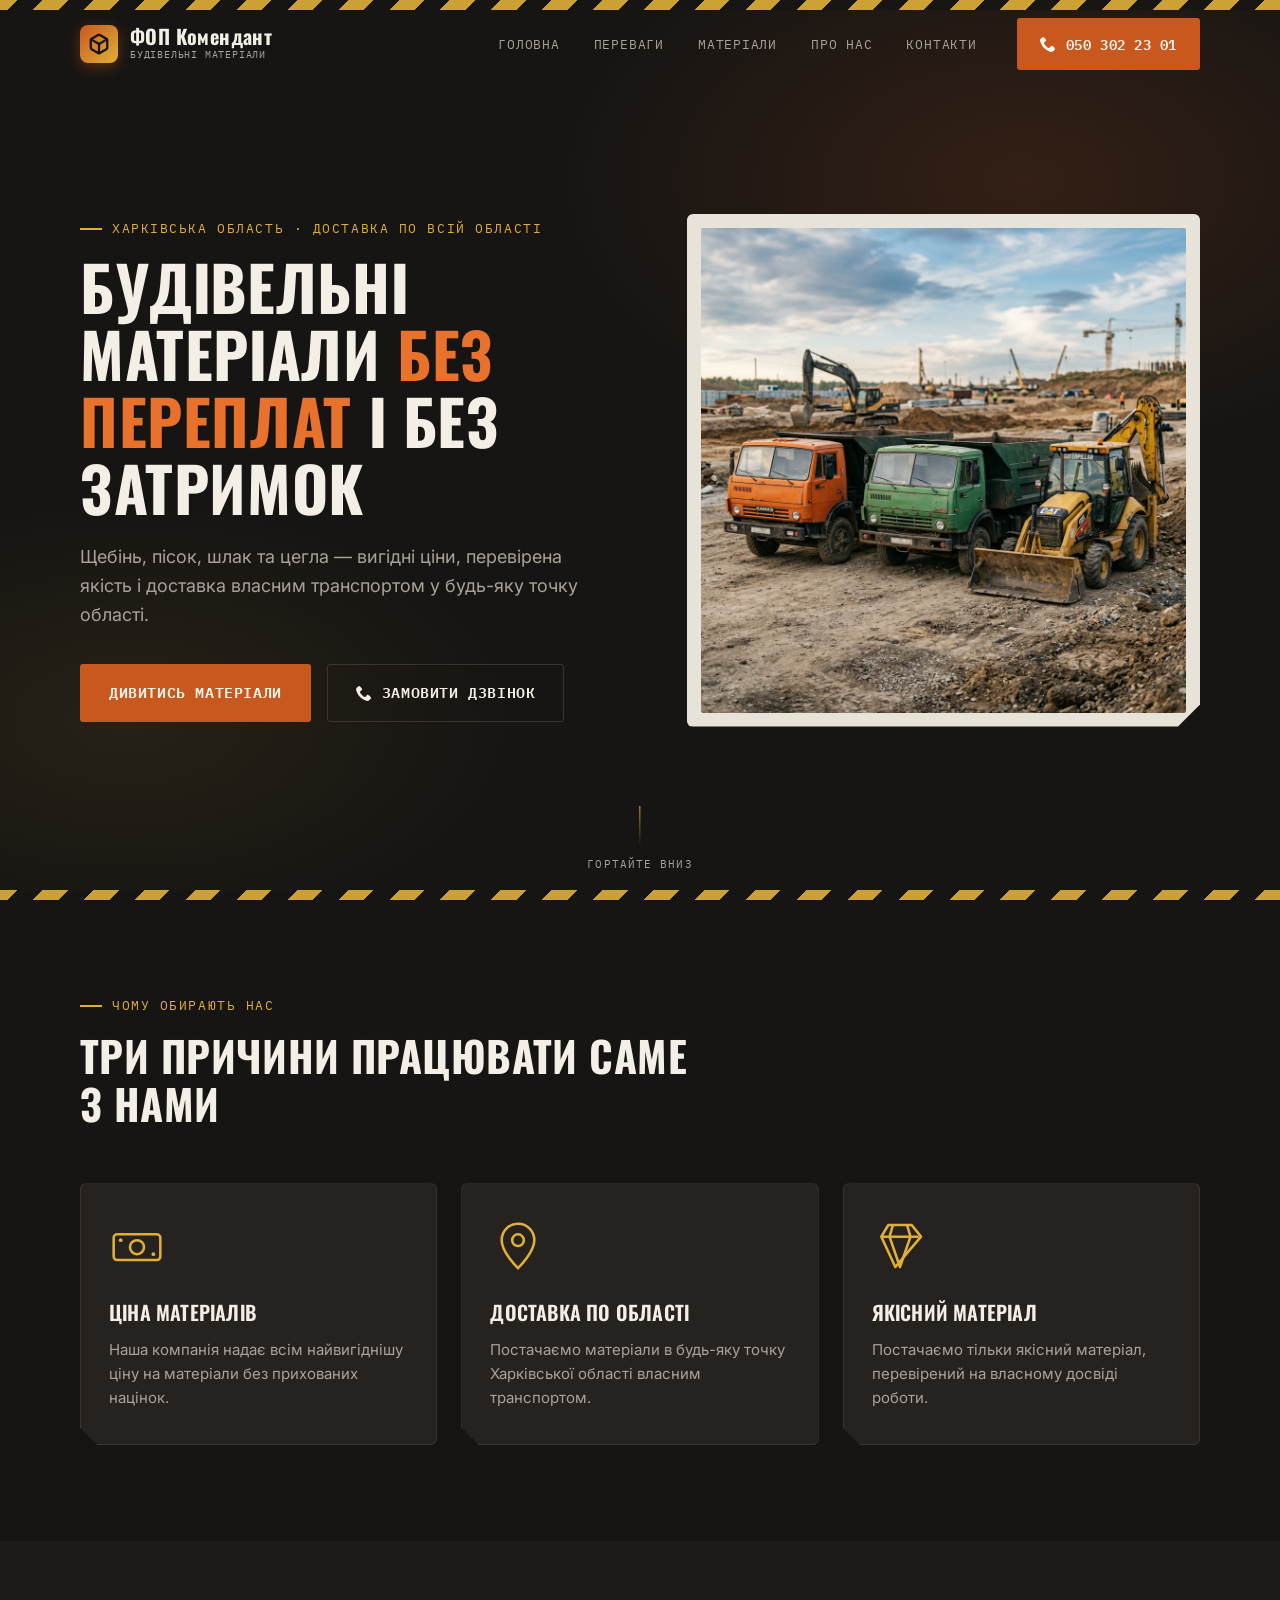
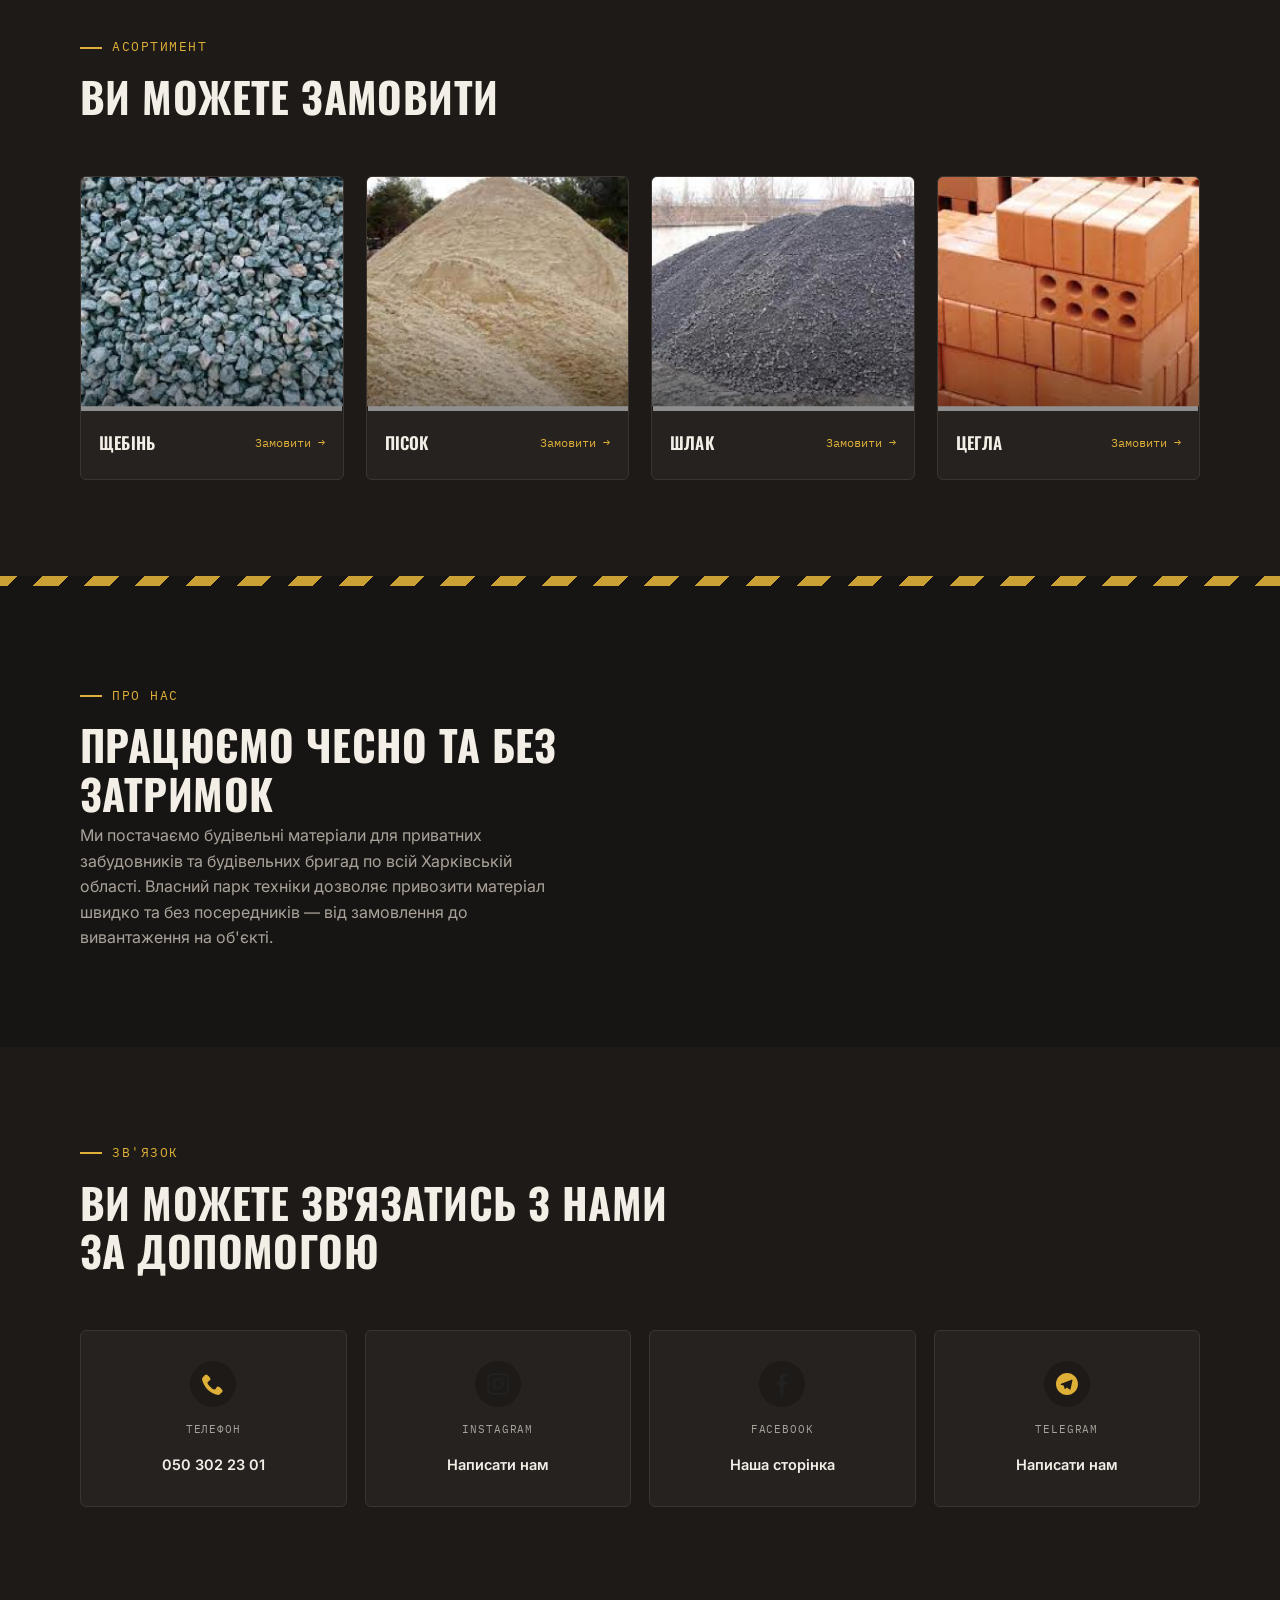
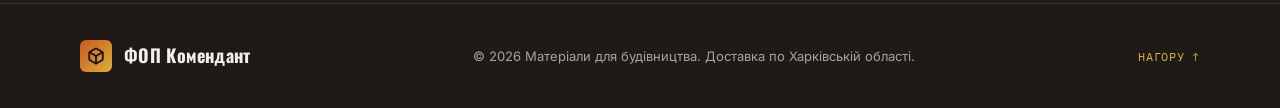
==== index.html @ 05471b51 "Add files via upload" ====
<!DOCTYPE html>
<html lang="uk" class="js-disabled">
<head>
<meta charset="UTF-8">
<meta http-equiv="X-UA-Compatible" content="IE=edge">
<meta name="viewport" content="width=device-width, initial-scale=1.0, viewport-fit=cover">
<title>Матеріали для будівництва — щебінь, пісок, шлак, цегла з доставкою</title>
<meta name="description" content="Продаж та доставка будівельних матеріалів по Харківській області: щебінь, пісок, шлак, цегла. Вигідні ціни, швидка доставка, якісний матеріал.">
<link rel="preconnect" href="https://fonts.googleapis.com">
<link rel="preconnect" href="https://fonts.gstatic.com" crossorigin>
<link href="https://fonts.googleapis.com/css2?family=Oswald:wght@500;600;700&family=Inter:wght@400;500;600;700&family=IBM+Plex+Mono:wght@500;600&display=swap" rel="stylesheet">
<link rel="stylesheet" href="./style.css">
</head>
<body>
<svg aria-hidden="true" style="position: absolute; width: 0; height: 0; overflow: hidden;" version="1.1" xmlns="http://www.w3.org/2000/svg" xmlns:xlink="http://www.w3.org/1999/xlink">
<defs>
<symbol id="icon-facebook-1" viewBox="0 0 32 32">
<path fill="#212121" style="fill: var(--color1, #212121)" d="M21.329 5.313h2.921v-5.088c-0.504-0.069-2.237-0.225-4.256-0.225-4.212 0-7.097 2.649-7.097 7.519v4.481h-4.648v5.688h4.648v14.312h5.699v-14.311h4.46l0.708-5.688h-5.169v-3.919c0.001-1.644 0.444-2.769 2.735-2.769z"></path>
</symbol>
<symbol id="icon-instagram-2" viewBox="0 0 32 32">
<path fill="#212121" style="fill: var(--color2, #212121)" d="M31.969 9.408c-0.075-1.7-0.35-2.869-0.744-3.882-0.406-1.075-1.032-2.038-1.851-2.838-0.8-0.813-1.769-1.444-2.832-1.844-1.019-0.394-2.182-0.669-3.882-0.744-1.713-0.081-2.257-0.1-6.601-0.1s-4.888 0.019-6.595 0.094c-1.7 0.075-2.869 0.35-3.882 0.744-1.075 0.406-2.038 1.031-2.838 1.85-0.813 0.8-1.444 1.769-1.844 2.832-0.394 1.019-0.669 2.182-0.744 3.882-0.081 1.713-0.1 2.257-0.1 6.601s0.019 4.888 0.094 6.595c0.075 1.7 0.35 2.869 0.744 3.882 0.406 1.075 1.038 2.038 1.85 2.838 0.8 0.813 1.769 1.444 2.832 1.844 1.019 0.394 2.182 0.669 3.882 0.744 1.706 0.075 2.25 0.094 6.595 0.094s4.888-0.019 6.595-0.094c1.7-0.075 2.869-0.35 3.882-0.744 2.151-0.832 3.851-2.532 4.682-4.682 0.394-1.019 0.669-2.182 0.744-3.882 0.075-1.707 0.094-2.251 0.094-6.595s-0.006-4.888-0.081-6.595zM29.087 22.473c-0.069 1.563-0.331 2.407-0.55 2.969-0.538 1.394-1.644 2.5-3.038 3.038-0.563 0.219-1.413 0.481-2.969 0.55-1.688 0.075-2.194 0.094-6.464 0.094s-4.782-0.019-6.464-0.094c-1.563-0.069-2.407-0.331-2.969-0.55-0.694-0.256-1.325-0.663-1.838-1.194-0.531-0.519-0.938-1.144-1.194-1.838-0.219-0.563-0.481-1.413-0.55-2.969-0.075-1.688-0.094-2.194-0.094-6.464s0.019-4.782 0.094-6.464c0.069-1.563 0.331-2.407 0.55-2.969 0.256-0.694 0.663-1.325 1.2-1.838 0.519-0.531 1.144-0.938 1.838-1.194 0.563-0.219 1.413-0.481 2.969-0.55 1.688-0.075 2.194-0.094 6.464-0.094 4.276 0 4.782 0.019 6.464 0.094 1.563 0.069 2.407 0.331 2.969 0.55 0.694 0.256 1.325 0.662 1.838 1.194 0.531 0.519 0.938 1.144 1.194 1.838 0.219 0.563 0.481 1.413 0.55 2.969 0.075 1.688 0.094 2.194 0.094 6.464s-0.019 4.77-0.094 6.458z"></path>
<path fill="#212121" style="fill: var(--color2, #212121)" d="M16.059 7.783c-4.538 0-8.22 3.682-8.22 8.22s3.682 8.22 8.22 8.22c4.539 0 8.22-3.682 8.22-8.22s-3.682-8.22-8.22-8.22zM16.059 21.335c-2.944 0-5.332-2.388-5.332-5.332s2.388-5.332 5.332-5.332c2.944 0 5.332 2.388 5.332 5.332s-2.388 5.332-5.332 5.332z"></path>
<path fill="#212121" style="fill: var(--color2, #212121)" d="M26.524 7.458c0 1.060-0.859 1.919-1.919 1.919s-1.919-0.859-1.919-1.919c0-1.060 0.859-1.919 1.919-1.919s1.919 0.859 1.919 1.919z"></path>
</symbol>
<symbol id="icon-phone" viewBox="0 0 32 32">
<path d="M22 20c-2 2-2 4-4 4s-4-2-6-4-4-4-4-6 2-2 4-4-4-8-6-8-6 6-6 6c0 4 4.109 12.109 8 16s12 8 16 8c0 0 6-4 6-6s-6-8-8-6z"></path>
</symbol>
<symbol id="icon-telegram" viewBox="0 0 32 32">
<path d="M16 0c-8.838 0-16 7.162-16 16s7.162 16 16 16 16-7.163 16-16-7.163-16-16-16zM23.863 10.969l-2.625 12.369c-0.181 0.881-0.712 1.087-1.45 0.681l-4-2.956-1.919 1.869c-0.225 0.219-0.4 0.4-0.8 0.4-0.519 0-0.431-0.194-0.606-0.688l-1.363-4.475-3.956-1.231c-0.856-0.262-0.862-0.85 0.194-1.269l15.412-5.95c0.7-0.319 1.381 0.169 1.113 1.25z"></path>
</symbol>
</defs>
</svg>

<!-- decorative hazard-stripe loader -->
<div class="page-loader" id="pageLoader" aria-hidden="true"><div class="loader-bar"></div></div>

<header class="site-header" id="siteHeader">
  <div class="container header-inner">
    <a href="#top" class="brand">
      <div class="brand-inner">
        <span class="brand-icon">
          <svg viewBox="0 0 24 24" fill="none" stroke="currentColor" stroke-width="2" stroke-linecap="round" stroke-linejoin="round">
            <path d="M21 16V8a2 2 0 0 0-1-1.73l-7-4a2 2 0 0 0-2 0l-7 4A2 2 0 0 0 3 8v8a2 2 0 0 0 1 1.73l7 4a2 2 0 0 0 2 0l7-4A2 2 0 0 0 21 16z"></path>
            <polyline points="3.27 6.96 12 12.01 20.73 6.96"></polyline>
            <line x1="12" y1="22.08" x2="12" y2="12"></line>
          </svg>
        </span>
        <div class="brand-text">
          <span class="brand-name">ФОП Комендант</span>
          <span class="brand-tagline">будівельні матеріали</span>
        </div>
      </div>
    </a>

    <nav class="nav-desktop" aria-label="Основна навігація">
      <ul>
        <li><a href="#top" class="nav-link">Головна</a></li>
        <li><a href="#advantages" class="nav-link">Переваги</a></li>
        <li><a href="#materials" class="nav-link">Матеріали</a></li>
        <li><a href="#about" class="nav-link">Про нас</a></li>
        <li><a href="#contacts" class="nav-link">Контакти</a></li>
      </ul>
    </nav>

    <a href="tel:0503022301" class="btn btn-accent btn-header-call">
      <svg class="icon-inline" viewBox="0 0 32 32" aria-hidden="true"><use href="#icon-phone"></use></svg>
      <span>050 302 23 01</span>
    </a>

    <button class="burger" id="burgerBtn" aria-label="Відкрити меню" aria-expanded="false" aria-controls="mobileMenu">
      <span></span><span></span><span></span>
    </button>
  </div>
</header>

<nav class="mobile-menu" id="mobileMenu" aria-label="Мобільна навігація">
  <ul>
    <li><a href="#top" class="mobile-link">Головна</a></li>
    <li><a href="#advantages" class="mobile-link">Переваги</a></li>
    <li><a href="#materials" class="mobile-link">Матеріали</a></li>
    <li><a href="#about" class="mobile-link">Про нас</a></li>
    <li><a href="#contacts" class="mobile-link">Контакти</a></li>
  </ul>
  <a href="tel:0503022301" class="btn btn-accent mobile-call">Зателефонувати: 050 302 23 01</a>
</nav>

<main id="top">

  <!-- HERO -->
  <section class="hero">
    <div class="hero-bg" aria-hidden="true">
      <div class="hero-grain"></div>
      <div class="hero-stripe hero-stripe--1"></div>
      <div class="hero-stripe hero-stripe--2"></div>
    </div>

    <div class="container hero-grid">
      <div class="hero-copy reveal" data-reveal="up">
        <p class="eyebrow">Харківська область · доставка по всій області</p>
        <h1 class="hero-title">Будівельні матеріали <span class="accent-text">без переплат</span> і без затримок</h1>
        <p class="hero-subtitle">Щебінь, пісок, шлак та цегла — вигідні ціни, перевірена якість і доставка власним транспортом у будь-яку точку області.</p>
        <div class="hero-actions">
          <a href="#materials" class="btn btn-accent btn-lg">Дивитись матеріали</a>
          <a href="tel:0503022301" class="btn btn-ghost btn-lg">
            <svg class="icon-inline" viewBox="0 0 32 32" aria-hidden="true"><use href="#icon-phone"></use></svg>
            Замовити дзвінок
          </a>
        </div>
      </div>

      <div class="hero-visual reveal" data-reveal="scale">
        <div class="hero-photo-frame">
          <img src="./img/trucks-final.png" alt="Наш транспорт: КАМАЗ, спецтехніка CAT" class="hero-photo" loading="eager">
        </div>
      </div>
    </div>

    <a href="#advantages" class="scroll-cue" aria-label="Гортати далі">
      <span class="scroll-cue-line"></span>
      <span class="scroll-cue-text">Гортайте вниз</span>
    </a>
  </section>

  <!-- ADVANTAGES -->
  <section class="section" id="advantages">
    <div class="container">
      <div class="section-head reveal" data-reveal="up">
        <p class="eyebrow">Чому обирають нас</p>
        <h2 class="section-title">Три причини працювати саме з нами</h2>
      </div>

      <div class="advantages-grid">
        <article class="advantage-card reveal" data-reveal="up" data-delay="0">
          <div class="advantage-icon">
            <svg viewBox="0 0 48 48" aria-hidden="true">
              <rect x="4" y="14" width="40" height="22" rx="3" fill="none" stroke="currentColor" stroke-width="2.2"/>
              <circle cx="24" cy="25" r="6" fill="none" stroke="currentColor" stroke-width="2.2"/>
              <circle cx="10" cy="19" r="1.6" fill="currentColor"/>
              <circle cx="38" cy="31" r="1.6" fill="currentColor"/>
            </svg>
          </div>
          <h3 class="advantage-title">Ціна матеріалів</h3>
          <p class="advantage-text">Наша компанія надає всім найвигіднішу ціну на матеріали без прихованих націнок.</p>
        </article>

        <article class="advantage-card reveal" data-reveal="up" data-delay="1">
          <div class="advantage-icon">
            <svg viewBox="0 0 48 48" aria-hidden="true">
              <path d="M24 5c-8 0-14 6.2-14 14 0 10.5 14 24 14 24s14-13.5 14-24c0-7.8-6-14-14-14z" fill="none" stroke="currentColor" stroke-width="2.2"/>
              <circle cx="24" cy="19" r="5" fill="none" stroke="currentColor" stroke-width="2.2"/>
            </svg>
          </div>
          <h3 class="advantage-title">Доставка по області</h3>
          <p class="advantage-text">Постачаємо матеріали в будь-яку точку Харківської області власним транспортом.</p>
        </article>

        <article class="advantage-card reveal" data-reveal="up" data-delay="2">
          <div class="advantage-icon">
            <svg viewBox="0 0 48 48" aria-hidden="true">
              <path d="M14 6h20l8 10-22 26L8 16z" fill="none" stroke="currentColor" stroke-width="2.2" stroke-linejoin="round"/>
              <path d="M8 16h32M18 6l-3 10 9 26 9-26-3-10" fill="none" stroke="currentColor" stroke-width="2.2" stroke-linejoin="round"/>
            </svg>
          </div>
          <h3 class="advantage-title">Якісний матеріал</h3>
          <p class="advantage-text">Постачаємо тільки якісний матеріал, перевірений на власному досвіді роботи.</p>
        </article>
      </div>
    </div>
  </section>

  <!-- MATERIALS -->
  <section class="section section--alt" id="materials">
    <div class="container">
      <div class="section-head reveal" data-reveal="up">
        <p class="eyebrow">Асортимент</p>
        <h2 class="section-title">Ви можете замовити</h2>
      </div>

      <div class="materials-grid">
        <article class="material-card reveal" data-reveal="up" data-delay="0">
          <div class="material-photo">
            <img src="./img/materials/schebin.png" alt="Щебінь" loading="lazy">
          </div>
          <div class="material-body">
            <h3 class="material-title">Щебінь</h3>
            <a href="tel:0503022301" class="material-link">Замовити →</a>
          </div>
        </article>

        <article class="material-card reveal" data-reveal="up" data-delay="1">
          <div class="material-photo">
            <img src="./img/materials/pisok.png" alt="Пісок" loading="lazy">
          </div>
          <div class="material-body">
            <h3 class="material-title">Пісок</h3>
            <a href="tel:0503022301" class="material-link">Замовити →</a>
          </div>
        </article>

        <article class="material-card reveal" data-reveal="up" data-delay="2">
          <div class="material-photo">
            <img src="./img/materials/shkak.png" alt="Шлак" loading="lazy">
          </div>
          <div class="material-body">
            <h3 class="material-title">Шлак</h3>
            <a href="tel:0503022301" class="material-link">Замовити →</a>
          </div>
        </article>

        <article class="material-card reveal" data-reveal="up" data-delay="3">
          <div class="material-photo">
            <img src="./img/materials/tsegla.png" alt="Цегла" loading="lazy">
          </div>
          <div class="material-body">
            <h3 class="material-title">Цегла</h3>
            <a href="tel:0503022301" class="material-link">Замовити →</a>
          </div>
        </article>
      </div>
    </div>
  </section>

  <!-- ABOUT / STATS -->
  <section class="section about" id="about">
    <div class="hero-stripe hero-stripe--3" aria-hidden="true"></div>
    <div class="container about-grid">
      <div class="reveal" data-reveal="up">
        <p class="eyebrow">Про нас</p>
        <h2 class="section-title">Працюємо чесно та без затримок</h2>
        <p class="about-text">Ми постачаємо будівельні матеріали для приватних забудовників та будівельних бригад по всій Харківській області. Власний парк техніки дозволяє привозити матеріал швидко та без посередників — від замовлення до вивантаження на об'єкті.</p>
      </div>


    </div>
  </section>

  <!-- CONTACTS -->
  <section class="section section--alt" id="contacts">
    <div class="container">
      <div class="section-head reveal" data-reveal="up">
        <p class="eyebrow">Зв'язок</p>
        <h2 class="section-title">Ви можете зв'язатись з нами за допомогою</h2>
      </div>

      <div class="contacts-grid">
        <a href="tel:0503022301" class="contact-card reveal" data-reveal="up" data-delay="0">
          <span class="contact-icon"><svg viewBox="0 0 32 32" aria-hidden="true"><use href="#icon-phone"></use></svg></span>
          <span class="contact-label">Телефон</span>
          <span class="contact-value">050 302 23 01</span>
        </a>
        <a href="https://www.instagram.com/ksenya_komendant/" target="_blank" rel="noopener" class="contact-card reveal" data-reveal="up" data-delay="1">
          <span class="contact-icon"><svg viewBox="0 0 32 32" aria-hidden="true"><use href="#icon-instagram-2"></use></svg></span>
          <span class="contact-label">Instagram</span>
          <span class="contact-value">Написати нам</span>
        </a>
        <a href="https://www.facebook.com/profile.php?id=100017249436441" target="_blank" rel="noopener" class="contact-card reveal" data-reveal="up" data-delay="2">
          <span class="contact-icon"><svg viewBox="0 0 32 32" aria-hidden="true"><use href="#icon-facebook-1"></use></svg></span>
          <span class="contact-label">Facebook</span>
          <span class="contact-value">Наша сторінка</span>
        </a>
        <a href="https://web.telegram.org/k/#616825729" target="_blank" rel="noopener" class="contact-card reveal" data-reveal="up" data-delay="3">
          <span class="contact-icon"><svg viewBox="0 0 32 32" aria-hidden="true"><use href="#icon-telegram"></use></svg></span>
          <span class="contact-label">Telegram</span>
          <span class="contact-value">Написати нам</span>
        </a>
      </div>
    </div>
  </section>

</main>

<footer class="site-footer">
  <div class="container footer-inner">
    <a href="#top" class="brand footer-brand">
      <div class="brand-inner footer-logo-wrap">
        <span class="brand-icon">
          <svg viewBox="0 0 24 24" fill="none" stroke="currentColor" stroke-width="2" stroke-linecap="round" stroke-linejoin="round">
            <path d="M21 16V8a2 2 0 0 0-1-1.73l-7-4a2 2 0 0 0-2 0l-7 4A2 2 0 0 0 3 8v8a2 2 0 0 0 1 1.73l7 4a2 2 0 0 0 2 0l7-4A2 2 0 0 0 21 16z"></path>
            <polyline points="3.27 6.96 12 12.01 20.73 6.96"></polyline>
            <line x1="12" y1="22.08" x2="12" y2="12"></line>
          </svg>
        </span>
        <div class="brand-text">
          <span class="brand-name">ФОП Комендант</span>
        </div>
      </div>
    </a>
    <p class="footer-copy">&copy; <span id="year"></span> Матеріали для будівництва. Доставка по Харківській області.</p>
    <a href="#top" class="footer-top">Нагору ↑</a>
  </div>
</footer>

<script src="./script.js"></script>
</body>
</html>
---- style.css ----
/* ==========================================================================
   Матеріали для будівництва — dark industrial theme
   Tokens
   ========================================================================== */
:root{
  /* colors — asphalt & rust, grounded in the subject (concrete, steel, brick) */
  --bg:            #171513;
  --bg-alt:        #1d1a17;
  --surface:       #262220;
  --surface-2:     #302b27;
  --line:          #3c352f;

  --steel:         #8f8a83;
  --concrete:      #e8e3d8;
  --text:          #f3efe7;
  --text-muted:    #a9a29a;

  --rust:          #c9581f;
  --rust-bright:   #e8712c;
  --rust-dim:      #7a3714;
  --hazard:        #dfb038;

  --radius-sm: 3px;
  --radius-md: 6px;

  --font-display: 'Oswald', 'Arial Narrow', sans-serif;
  --font-body: 'Inter', -apple-system, BlinkMacSystemFont, sans-serif;
  --font-mono: 'IBM Plex Mono', 'Courier New', monospace;

  --ease: cubic-bezier(.22,.9,.28,1);
  --container: 1200px;
}

*,*::before,*::after{ box-sizing: border-box; }
html{
  scroll-behavior: smooth;
}
body{
  margin: 0;
  background: var(--bg);
  color: var(--text);
  font-family: var(--font-body);
  font-size: 16px;
  line-height: 1.6;
  -webkit-font-smoothing: antialiased;
  overflow-x: hidden;
}
img{ max-width: 100%; display: block; }
ul{ list-style: none; margin: 0; padding: 0; }
a{ color: inherit; text-decoration: none; }
h1,h2,h3{ margin: 0; font-family: var(--font-display); text-transform: uppercase; letter-spacing: .01em; }
p{ margin: 0; }
svg{ display: block; }

.container{
  width: 100%;
  max-width: var(--container);
  margin: 0 auto;
  padding: 0 24px;
}

@media (min-width: 900px){
  .container{ padding: 0 40px; }
}

/* focus visibility (accessibility floor) */
a:focus-visible, button:focus-visible{
  outline: 2px solid var(--hazard);
  outline-offset: 3px;
}

@media (prefers-reduced-motion: reduce){
  *, *::before, *::after{
    animation-duration: 0.01ms !important;
    animation-iteration-count: 1 !important;
    transition-duration: 0.01ms !important;
    scroll-behavior: auto !important;
  }
}

/* ==========================================================================
   Utility: buttons, eyebrows, section scaffolding
   ========================================================================== */
.btn{
  display: inline-flex;
  align-items: center;
  gap: 10px;
  font-family: var(--font-mono);
  font-weight: 600;
  font-size: 14px;
  letter-spacing: .04em;
  text-transform: uppercase;
  padding: 14px 22px;
  border-radius: var(--radius-sm);
  border: 1px solid transparent;
  cursor: pointer;
  transition: transform .25s var(--ease), background-color .25s var(--ease), border-color .25s var(--ease), color .25s var(--ease);
  white-space: nowrap;
}
.btn-accent{
  background: var(--rust);
  color: #fff8f0;
}
.btn-accent:hover{ background: var(--rust-bright); transform: translateY(-2px); }
.btn-ghost{
  background: transparent;
  color: var(--text);
  border-color: var(--line);
}
.btn-ghost:hover{ border-color: var(--hazard); color: var(--hazard); transform: translateY(-2px); }
.btn-lg{ padding: 16px 28px; font-size: 15px; }
.btn-header-call{ display: none; }
@media (min-width: 1100px){
  .btn-header-call{ display: inline-flex; }
}

.icon-inline{ width: 16px; height: 16px; fill: currentColor; }

.eyebrow{
  font-family: var(--font-mono);
  font-size: 13px;
  letter-spacing: .12em;
  text-transform: uppercase;
  color: var(--hazard);
  margin: 0 0 14px;
  display: flex;
  align-items: center;
  gap: 10px;
}
.eyebrow::before{
  content: '';
  width: 22px;
  height: 2px;
  background: var(--hazard);
  display: inline-block;
}

.section{
  padding: 96px 0;
  position: relative;
}
.section--alt{ background: var(--bg-alt); }
.section-head{
  max-width: 640px;
  margin: 0 0 56px;
}
.section-title{
  font-size: clamp(28px, 4vw, 42px);
  font-weight: 700;
  line-height: 1.15;
  color: var(--text);
}

@media (max-width: 640px){
  .section{ padding: 64px 0; }
  .section-head{ margin-bottom: 40px; }
}

/* hazard stripe divider — signature motif, echoes safety tape on site machinery */
.hero-stripe{
  position: absolute;
  height: 10px;
  width: 100%;
  left: 0;
  background: repeating-linear-gradient(
    -45deg,
    var(--hazard) 0 18px,
    var(--bg) 18px 36px
  );
  opacity: .9;
}
.hero-stripe--1{ top: 0; }
.hero-stripe--2{ bottom: 0; }
.hero-stripe--3{ top: 0; }

/* ==========================================================================
   Loader
   ========================================================================== */
.page-loader{
  position: fixed;
  inset: 0;
  background: var(--bg);
  z-index: 999;
  display: flex;
  align-items: center;
  justify-content: center;
  transition: opacity .5s var(--ease), visibility .5s var(--ease);
}
.page-loader.is-hidden{ opacity: 0; visibility: hidden; pointer-events: none; }
.loader-bar{
  width: 140px;
  height: 6px;
  background: var(--surface-2);
  border-radius: 4px;
  overflow: hidden;
  position: relative;
}
.loader-bar::after{
  content: '';
  position: absolute;
  inset: 0;
  width: 40%;
  background: var(--rust);
  animation: loaderMove 1s ease-in-out infinite;
}
@keyframes loaderMove{
  0%{ transform: translateX(-100%); }
  100%{ transform: translateX(350%); }
}

/* ==========================================================================
   Header
   ========================================================================== */
.site-header{
  position: fixed;
  top: 0; left: 0; right: 0;
  z-index: 100;
  padding: 18px 0;
  transition: background-color .35s var(--ease), padding .35s var(--ease), box-shadow .35s var(--ease), backdrop-filter .35s var(--ease);
}
.site-header.is-scrolled{
  background: rgba(23, 21, 19, .88);
  backdrop-filter: blur(10px);
  -webkit-backdrop-filter: blur(10px);
  padding: 12px 0;
  box-shadow: 0 8px 30px rgba(0,0,0,.35);
  border-bottom: 1px solid var(--line);
}
.header-inner{
  display: flex;
  align-items: center;
  justify-content: space-between;
  gap: 20px;
}
.brand{ display: flex; align-items: center; flex-shrink: 0; text-decoration: none; }
.brand-inner{ display: flex; align-items: center; gap: 12px; }
.brand-icon{
  width: 38px; height: 38px;
  background: linear-gradient(135deg, var(--rust), var(--hazard));
  border-radius: 8px;
  display: flex; align-items: center; justify-content: center;
  color: #171513;
  box-shadow: 0 4px 14px rgba(201,88,31,.4);
}
.brand-icon svg{ width: 22px; height: 22px; stroke-width: 2.5; }
.brand-text{ display: flex; flex-direction: column; }
.brand-name{ font-family: var(--font-display); font-size: 20px; font-weight: 700; color: var(--text); line-height: 1.1; letter-spacing: 0.02em; }
.brand-tagline{ font-family: var(--font-mono); font-size: 10px; text-transform: uppercase; color: var(--text-muted); letter-spacing: 0.08em; }

.footer-brand .brand-icon{ width: 32px; height: 32px; border-radius: 6px; box-shadow: none; }
.footer-brand .brand-icon svg{ width: 18px; height: 18px; }
.footer-brand .brand-name{ font-size: 18px; }

.nav-desktop{ display: none; }
@media (min-width: 1100px){
  .nav-desktop{ display: block; margin-left: auto; margin-right: 20px; }
  .nav-desktop ul{ display: flex; gap: 34px; }
  .nav-link{
    font-family: var(--font-mono);
    font-size: 13px;
    letter-spacing: .06em;
    text-transform: uppercase;
    color: var(--text-muted);
    position: relative;
    padding-bottom: 4px;
    transition: color .25s var(--ease);
  }
  .nav-link::after{
    content: '';
    position: absolute;
    left: 0; bottom: 0;
    width: 0; height: 2px;
    background: var(--rust);
    transition: width .3s var(--ease);
  }
  .nav-link:hover{ color: var(--text); }
  .nav-link:hover::after{ width: 100%; }
}

/* burger */
.burger{
  width: 42px; height: 42px;
  display: flex;
  flex-direction: column;
  align-items: center;
  justify-content: center;
  gap: 5px;
  background: var(--surface);
  border: 1px solid var(--line);
  border-radius: var(--radius-sm);
  cursor: pointer;
  flex-shrink: 0;
}
.burger span{
  width: 20px; height: 2px;
  background: var(--text);
  transition: transform .3s var(--ease), opacity .3s var(--ease);
}
.burger.is-open span:nth-child(1){ transform: translateY(7px) rotate(45deg); }
.burger.is-open span:nth-child(2){ opacity: 0; }
.burger.is-open span:nth-child(3){ transform: translateY(-7px) rotate(-45deg); }
@media (min-width: 1100px){ .burger{ display: none; } }

.mobile-menu{
  position: fixed;
  top: 0; right: 0;
  height: 100%;
  width: min(340px, 84vw);
  background: var(--bg-alt);
  border-left: 1px solid var(--line);
  z-index: 99;
  padding: 100px 32px 40px;
  display: flex;
  flex-direction: column;
  gap: 40px;
  transform: translateX(100%);
  transition: transform .4s var(--ease);
}
.mobile-menu.is-open{ transform: translateX(0); }
.mobile-menu ul{ display: flex; flex-direction: column; gap: 26px; }
.mobile-link{
  font-family: var(--font-display);
  font-size: 24px;
  font-weight: 600;
  text-transform: uppercase;
  color: var(--text);
}
.mobile-call{ align-self: flex-start; }
@media (min-width: 1100px){ .mobile-menu{ display: none; } }

/* ==========================================================================
   Hero
   ========================================================================== */
.hero{
  position: relative;
  min-height: 100svh;
  display: flex;
  align-items: center;
  padding-top: 110px;
  padding-bottom: 70px;
  overflow: hidden;
  background: var(--bg);
}
.hero-bg{ position: absolute; inset: 0; z-index: 0; }
.hero-grain{
  position: absolute; inset: 0;
  background:
    radial-gradient(ellipse 60% 50% at 80% 20%, rgba(201,88,31,.16), transparent 60%),
    radial-gradient(ellipse 50% 40% at 10% 80%, rgba(223,176,56,.08), transparent 60%);
}
.hero-grid{
  position: relative;
  z-index: 1;
  display: grid;
  gap: 56px;
  align-items: center;
}
@media (min-width: 960px){
  .hero-grid{ grid-template-columns: 1.05fr .95fr; gap: 40px; }
}

.hero-title{
  font-size: clamp(34px, 6.2vw, 62px);
  font-weight: 700;
  line-height: 1.08;
  margin: 0 0 22px;
  color: var(--text);
}
.accent-text{ color: var(--rust-bright); }
.hero-subtitle{
  font-size: clamp(16px, 2vw, 18px);
  color: var(--text-muted);
  max-width: 46ch;
  margin-bottom: 34px;
}
.hero-actions{ display: flex; flex-wrap: wrap; gap: 16px; }

.hero-visual{ position: relative; }
.hero-photo-frame{
  background: var(--concrete);
  padding: 14px;
  border-radius: var(--radius-md);
  clip-path: polygon(0 0, 100% 0, 100% calc(100% - 22px), calc(100% - 22px) 100%, 0 100%);
  box-shadow: 0 30px 60px -20px rgba(0,0,0,.55);
}
.hero-photo{ border-radius: 2px; width: 100%; }
.hero-badge{
  position: absolute;
  bottom: -22px;
  left: -18px;
  background: var(--rust);
  color: #fff8f0;
  padding: 14px 18px;
  border-radius: var(--radius-sm);
  display: flex;
  flex-direction: column;
  box-shadow: 0 14px 30px -10px rgba(201,88,31,.6);
}
.hero-badge-num{ font-family: var(--font-display); font-size: 26px; font-weight: 700; line-height: 1; }
.hero-badge-label{ font-family: var(--font-mono); font-size: 11px; max-width: 130px; margin-top: 4px; text-transform: uppercase; letter-spacing: .03em; opacity: .92; }

@media (max-width: 959px){
  .hero-badge{ left: auto; right: 10px; bottom: -18px; }
}

.scroll-cue{
  position: absolute;
  left: 50%;
  bottom: 26px;
  transform: translateX(-50%);
  z-index: 1;
  display: none;
  flex-direction: column;
  align-items: center;
  gap: 10px;
  color: var(--text-muted);
}
@media (min-width: 700px){ .scroll-cue{ display: flex; } }
.scroll-cue-text{ font-family: var(--font-mono); font-size: 11px; text-transform: uppercase; letter-spacing: .1em; }
.scroll-cue-line{
  width: 1px; height: 40px;
  background: linear-gradient(var(--hazard), transparent);
  position: relative;
  overflow: hidden;
}
.scroll-cue-line::after{
  content: '';
  position: absolute;
  top: -40px; left: 0;
  width: 100%; height: 40px;
  background: var(--hazard);
  animation: scrollCue 1.8s ease-in-out infinite;
}
@keyframes scrollCue{
  0%{ transform: translateY(0); }
  100%{ transform: translateY(80px); }
}

/* ==========================================================================
   Advantages
   ========================================================================== */
.advantages-grid{
  display: grid;
  gap: 24px;
  grid-template-columns: 1fr;
}
@media (min-width: 720px){
  .advantages-grid{ grid-template-columns: repeat(3, 1fr); }
}
.advantage-card{
  background: var(--surface);
  border: 1px solid var(--line);
  padding: 34px 28px;
  border-radius: var(--radius-md);
  clip-path: polygon(0 0, 100% 0, 100% 100%, 18px 100%, 0 calc(100% - 18px));
  position: relative;
  transition: transform .35s var(--ease), border-color .35s var(--ease), background-color .35s var(--ease);
}
.advantage-card:hover{
  transform: translateY(-6px);
  border-color: var(--rust);
  background: var(--surface-2);
  box-shadow: 0 10px 30px -10px rgba(201,88,31,.25);
}
.advantage-icon{
  width: 56px; height: 56px;
  color: var(--hazard);
  margin-bottom: 22px;
}
.advantage-icon svg{ width: 100%; height: 100%; }
.advantage-title{
  font-size: 20px;
  font-weight: 600;
  margin-bottom: 10px;
  color: var(--text);
}
.advantage-text{ color: var(--text-muted); font-size: 15px; }

/* ==========================================================================
   Materials
   ========================================================================== */
.materials-grid{
  display: grid;
  gap: 22px;
  grid-template-columns: repeat(2, 1fr);
}
@media (min-width: 720px){
  .materials-grid{ grid-template-columns: repeat(4, 1fr); }
}
.material-card{
  background: var(--surface);
  border: 1px solid var(--line);
  border-radius: var(--radius-md);
  overflow: hidden;
  transition: transform .35s var(--ease), border-color .35s var(--ease), box-shadow .35s var(--ease);
}
.material-card:hover{
  transform: translateY(-6px);
  border-color: var(--hazard);
  box-shadow: 0 20px 40px -15px rgba(223,176,56,.3);
}
.material-photo{
  aspect-ratio: 275 / 246;
  overflow: hidden;
  position: relative;
}
.material-photo::after{
  content: '';
  position: absolute; inset: 0;
  background: linear-gradient(180deg, transparent 60%, rgba(0,0,0,.35));
}
.material-photo img{
  width: 100%; height: 100%; object-fit: cover;
  transition: transform .6s var(--ease);
}
.material-card:hover .material-photo img{ transform: scale(1.08); }
.material-body{
  padding: 18px 18px 22px;
  display: flex;
  align-items: center;
  justify-content: space-between;
  gap: 10px;
}
.material-title{
  font-size: 17px;
  font-weight: 600;
  color: var(--text);
  letter-spacing: .01em;
}
.material-link{
  font-family: var(--font-mono);
  font-size: 12px;
  color: var(--hazard);
  white-space: nowrap;
  transition: color .25s var(--ease);
}
.material-link:hover{ color: var(--rust-bright); }

@media (max-width: 420px){
  .material-body{ flex-direction: column; align-items: flex-start; gap: 8px; }
}

/* ==========================================================================
   About / stats
   ========================================================================== */
.about{ position: relative; overflow: hidden; padding-top: 110px; }
.about .hero-stripe--3{ top: 0; }
.about-grid{
  display: grid;
  gap: 48px;
  align-items: start;
}
@media (min-width: 900px){
  .about-grid{ grid-template-columns: .9fr 1.1fr; gap: 60px; }
}
.about-text{
  color: var(--text-muted);
  font-size: 16px;
  max-width: 52ch;
  margin-top: 6px;
}
.stats-grid{
  display: grid;
  grid-template-columns: repeat(2, 1fr);
  gap: 18px;
}
.stat-card{
  border: 1px solid var(--line);
  border-radius: var(--radius-md);
  padding: 24px 20px;
  background: var(--bg-alt);
}
.stat-num, .stat-suffix{
  font-family: var(--font-mono);
  font-weight: 600;
  font-size: clamp(30px, 4vw, 40px);
  color: var(--rust-bright);
}
.stat-label{
  margin-top: 10px;
  font-size: 13.5px;
  color: var(--text-muted);
  line-height: 1.4;
}

/* ==========================================================================
   Contacts
   ========================================================================== */
.contacts-grid{
  display: grid;
  gap: 18px;
  grid-template-columns: repeat(2, 1fr);
}
@media (min-width: 720px){
  .contacts-grid{ grid-template-columns: repeat(4, 1fr); }
}
.contact-card{
  display: flex;
  flex-direction: column;
  align-items: center;
  text-align: center;
  gap: 14px;
  padding: 30px 16px;
  background: var(--surface);
  border: 1px solid var(--line);
  border-radius: var(--radius-md);
  transition: transform .3s var(--ease), border-color .3s var(--ease), background-color .3s var(--ease);
}
.contact-card:hover{
  transform: translateY(-5px);
  border-color: var(--rust);
  background: var(--surface-2);
  box-shadow: 0 10px 30px -10px rgba(201,88,31,.25);
}
.contact-icon{
  width: 46px; height: 46px;
  border-radius: 50%;
  background: var(--bg-alt);
  display: flex;
  align-items: center;
  justify-content: center;
  color: var(--hazard);
}
.contact-icon svg{ width: 22px; height: 22px; fill: currentColor; }
.contact-label{
  font-family: var(--font-mono);
  font-size: 11px;
  text-transform: uppercase;
  letter-spacing: .08em;
  color: var(--text-muted);
}
.contact-value{ font-size: 14.5px; font-weight: 600; color: var(--text); }

/* ==========================================================================
   Footer
   ========================================================================== */
.site-footer{
  background: var(--bg-alt);
  border-top: 1px solid var(--line);
  padding: 36px 0;
}
.footer-inner{
  display: flex;
  flex-wrap: wrap;
  align-items: center;
  justify-content: space-between;
  gap: 16px;
}
.footer-logo{ height: 26px; opacity: .8; }
.footer-copy{ font-size: 13px; color: var(--text-muted); }
.footer-top{
  font-family: var(--font-mono);
  font-size: 12px;
  color: var(--hazard);
  text-transform: uppercase;
  letter-spacing: .06em;
}

/* ==========================================================================
   Scroll reveal (progressive enhancement — visible by default without JS)
   ========================================================================== */
.reveal{
  opacity: 0;
  transform: translateY(28px);
  transition: opacity .7s var(--ease), transform .7s var(--ease);
}
.reveal[data-reveal="scale"]{ transform: translateY(0) scale(.92); }
.reveal.is-visible{
  opacity: 1;
  transform: translateY(0) scale(1);
}
.reveal[data-delay="1"]{ transition-delay: .1s; }
.reveal[data-delay="2"]{ transition-delay: .2s; }
.reveal[data-delay="3"]{ transition-delay: .3s; }

.js-disabled .reveal{ opacity: 1; transform: none; }
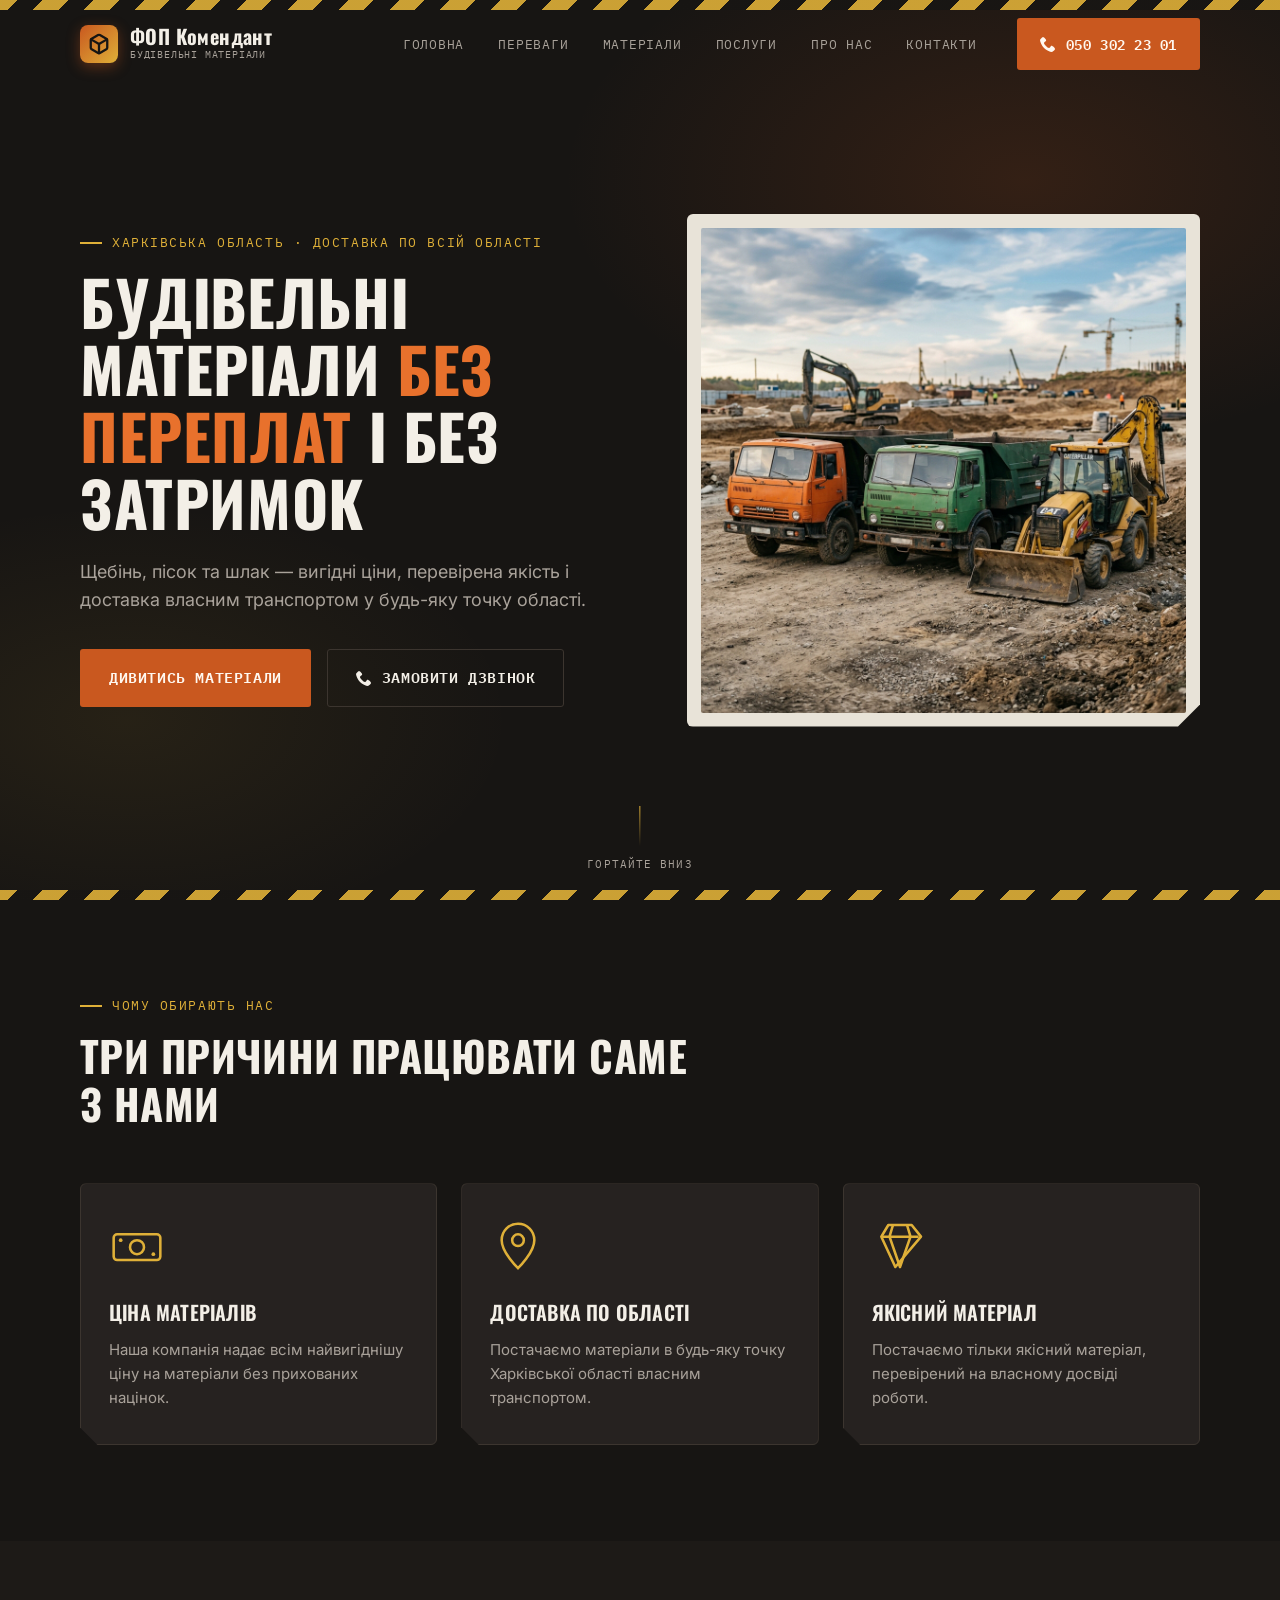
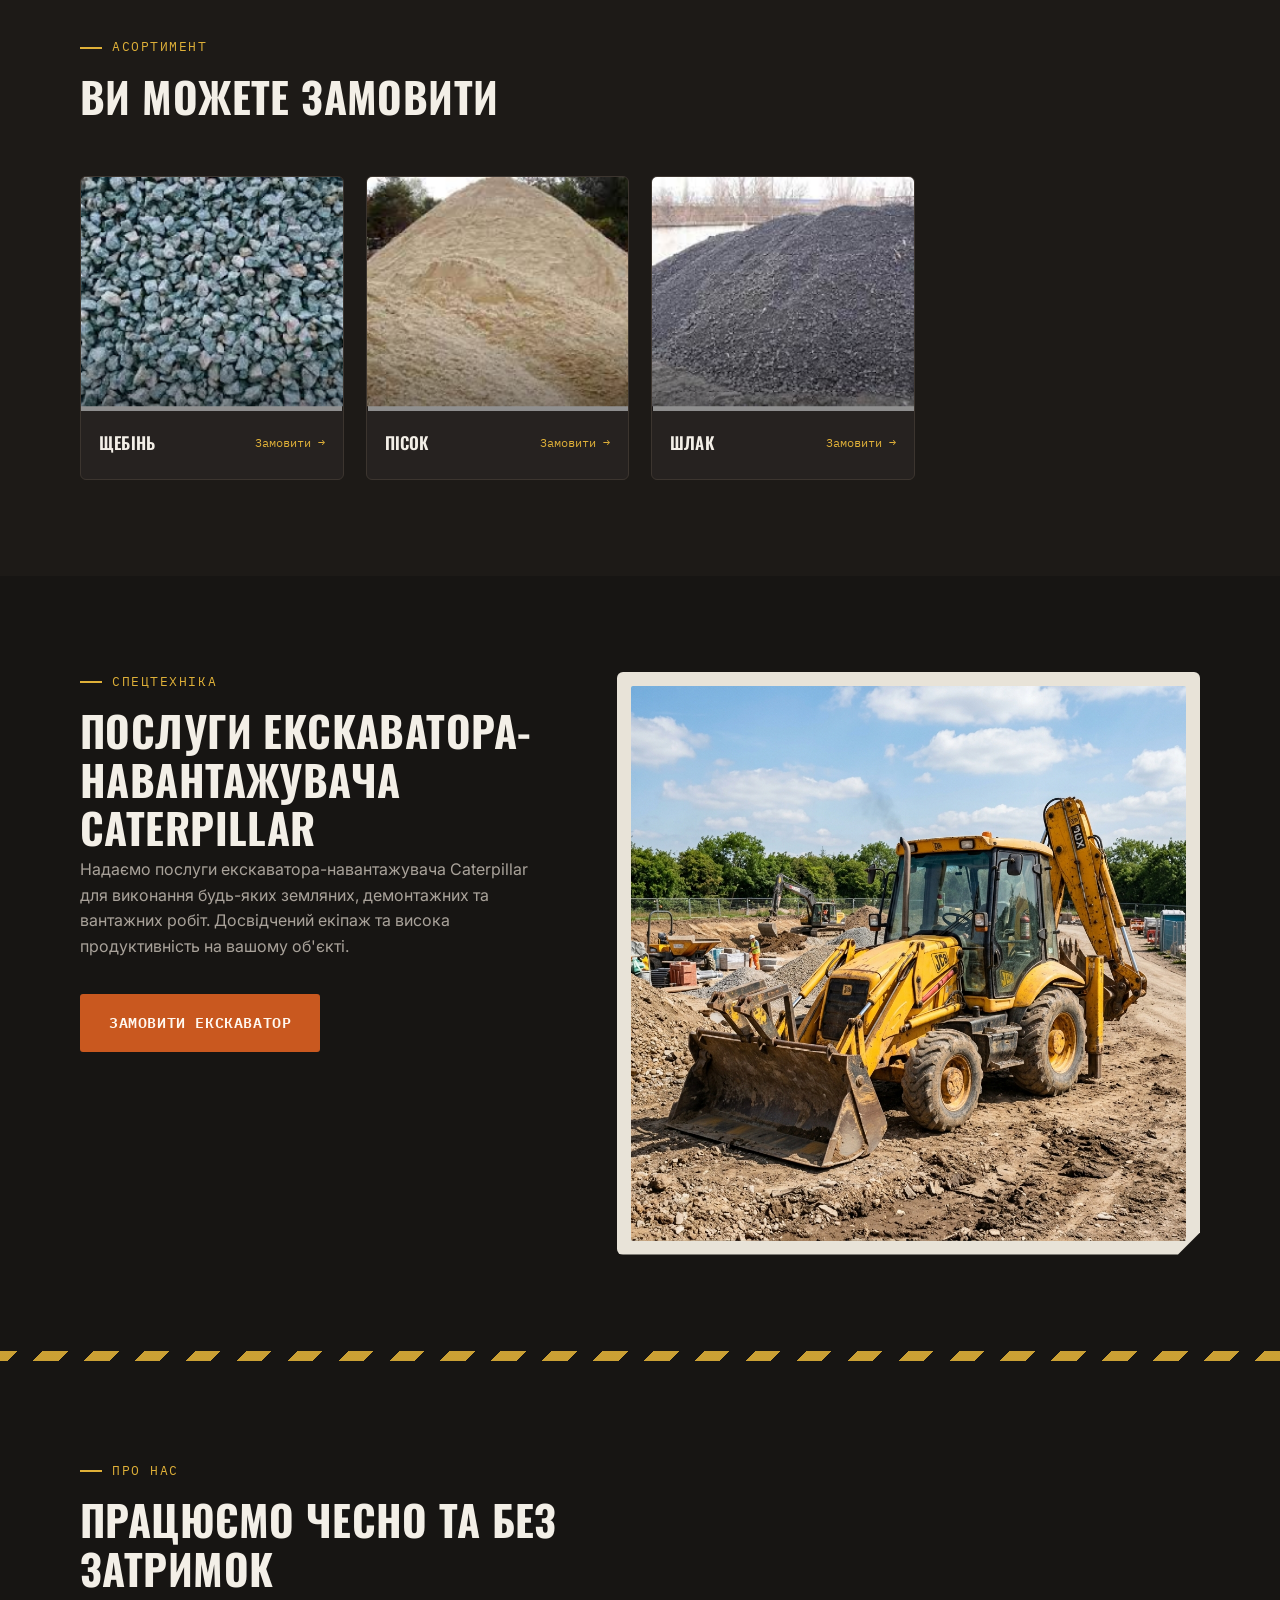
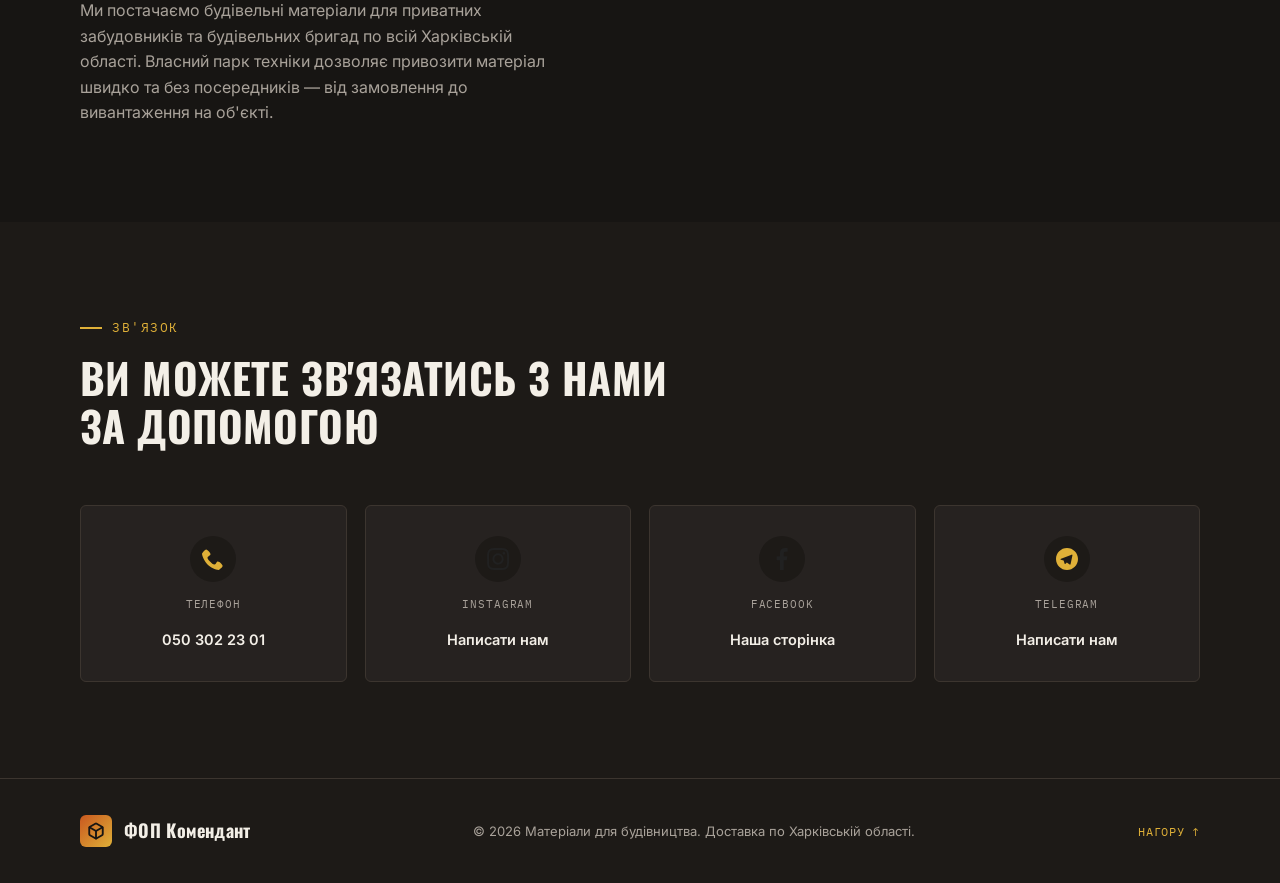
==== commit b415f3dd: "Add files via upload" ====
--- a/index.html
+++ b/index.html
@@ -1,295 +1,359 @@
 <!DOCTYPE html>
 <html lang="uk" class="js-disabled">
+
 <head>
-<meta charset="UTF-8">
-<meta http-equiv="X-UA-Compatible" content="IE=edge">
-<meta name="viewport" content="width=device-width, initial-scale=1.0, viewport-fit=cover">
-<title>Матеріали для будівництва — щебінь, пісок, шлак, цегла з доставкою</title>
-<meta name="description" content="Продаж та доставка будівельних матеріалів по Харківській області: щебінь, пісок, шлак, цегла. Вигідні ціни, швидка доставка, якісний матеріал.">
-<link rel="preconnect" href="https://fonts.googleapis.com">
-<link rel="preconnect" href="https://fonts.gstatic.com" crossorigin>
-<link href="https://fonts.googleapis.com/css2?family=Oswald:wght@500;600;700&family=Inter:wght@400;500;600;700&family=IBM+Plex+Mono:wght@500;600&display=swap" rel="stylesheet">
-<link rel="stylesheet" href="./style.css">
+  <meta charset="UTF-8">
+  <meta http-equiv="X-UA-Compatible" content="IE=edge">
+  <meta name="viewport" content="width=device-width, initial-scale=1.0, viewport-fit=cover">
+  <title>Матеріали для будівництва — щебінь, пісок, шлак з доставкою</title>
+  <meta name="description"
+    content="Продаж та доставка будівельних матеріалів по Харківській області: щебінь, пісок, шлак. Вигідні ціни, швидка доставка, якісний матеріал.">
+  <link rel="preconnect" href="https://fonts.googleapis.com">
+  <link rel="preconnect" href="https://fonts.gstatic.com" crossorigin>
+  <link
+    href="https://fonts.googleapis.com/css2?family=Oswald:wght@500;600;700&family=Inter:wght@400;500;600;700&family=IBM+Plex+Mono:wght@500;600&display=swap"
+    rel="stylesheet">
+  <link rel="stylesheet" href="./style.css">
 </head>
+
 <body>
-<svg aria-hidden="true" style="position: absolute; width: 0; height: 0; overflow: hidden;" version="1.1" xmlns="http://www.w3.org/2000/svg" xmlns:xlink="http://www.w3.org/1999/xlink">
-<defs>
-<symbol id="icon-facebook-1" viewBox="0 0 32 32">
-<path fill="#212121" style="fill: var(--color1, #212121)" d="M21.329 5.313h2.921v-5.088c-0.504-0.069-2.237-0.225-4.256-0.225-4.212 0-7.097 2.649-7.097 7.519v4.481h-4.648v5.688h4.648v14.312h5.699v-14.311h4.46l0.708-5.688h-5.169v-3.919c0.001-1.644 0.444-2.769 2.735-2.769z"></path>
-</symbol>
-<symbol id="icon-instagram-2" viewBox="0 0 32 32">
-<path fill="#212121" style="fill: var(--color2, #212121)" d="M31.969 9.408c-0.075-1.7-0.35-2.869-0.744-3.882-0.406-1.075-1.032-2.038-1.851-2.838-0.8-0.813-1.769-1.444-2.832-1.844-1.019-0.394-2.182-0.669-3.882-0.744-1.713-0.081-2.257-0.1-6.601-0.1s-4.888 0.019-6.595 0.094c-1.7 0.075-2.869 0.35-3.882 0.744-1.075 0.406-2.038 1.031-2.838 1.85-0.813 0.8-1.444 1.769-1.844 2.832-0.394 1.019-0.669 2.182-0.744 3.882-0.081 1.713-0.1 2.257-0.1 6.601s0.019 4.888 0.094 6.595c0.075 1.7 0.35 2.869 0.744 3.882 0.406 1.075 1.038 2.038 1.85 2.838 0.8 0.813 1.769 1.444 2.832 1.844 1.019 0.394 2.182 0.669 3.882 0.744 1.706 0.075 2.25 0.094 6.595 0.094s4.888-0.019 6.595-0.094c1.7-0.075 2.869-0.35 3.882-0.744 2.151-0.832 3.851-2.532 4.682-4.682 0.394-1.019 0.669-2.182 0.744-3.882 0.075-1.707 0.094-2.251 0.094-6.595s-0.006-4.888-0.081-6.595zM29.087 22.473c-0.069 1.563-0.331 2.407-0.55 2.969-0.538 1.394-1.644 2.5-3.038 3.038-0.563 0.219-1.413 0.481-2.969 0.55-1.688 0.075-2.194 0.094-6.464 0.094s-4.782-0.019-6.464-0.094c-1.563-0.069-2.407-0.331-2.969-0.55-0.694-0.256-1.325-0.663-1.838-1.194-0.531-0.519-0.938-1.144-1.194-1.838-0.219-0.563-0.481-1.413-0.55-2.969-0.075-1.688-0.094-2.194-0.094-6.464s0.019-4.782 0.094-6.464c0.069-1.563 0.331-2.407 0.55-2.969 0.256-0.694 0.663-1.325 1.2-1.838 0.519-0.531 1.144-0.938 1.838-1.194 0.563-0.219 1.413-0.481 2.969-0.55 1.688-0.075 2.194-0.094 6.464-0.094 4.276 0 4.782 0.019 6.464 0.094 1.563 0.069 2.407 0.331 2.969 0.55 0.694 0.256 1.325 0.662 1.838 1.194 0.531 0.519 0.938 1.144 1.194 1.838 0.219 0.563 0.481 1.413 0.55 2.969 0.075 1.688 0.094 2.194 0.094 6.464s-0.019 4.77-0.094 6.458z"></path>
-<path fill="#212121" style="fill: var(--color2, #212121)" d="M16.059 7.783c-4.538 0-8.22 3.682-8.22 8.22s3.682 8.22 8.22 8.22c4.539 0 8.22-3.682 8.22-8.22s-3.682-8.22-8.22-8.22zM16.059 21.335c-2.944 0-5.332-2.388-5.332-5.332s2.388-5.332 5.332-5.332c2.944 0 5.332 2.388 5.332 5.332s-2.388 5.332-5.332 5.332z"></path>
-<path fill="#212121" style="fill: var(--color2, #212121)" d="M26.524 7.458c0 1.060-0.859 1.919-1.919 1.919s-1.919-0.859-1.919-1.919c0-1.060 0.859-1.919 1.919-1.919s1.919 0.859 1.919 1.919z"></path>
-</symbol>
-<symbol id="icon-phone" viewBox="0 0 32 32">
-<path d="M22 20c-2 2-2 4-4 4s-4-2-6-4-4-4-4-6 2-2 4-4-4-8-6-8-6 6-6 6c0 4 4.109 12.109 8 16s12 8 16 8c0 0 6-4 6-6s-6-8-8-6z"></path>
-</symbol>
-<symbol id="icon-telegram" viewBox="0 0 32 32">
-<path d="M16 0c-8.838 0-16 7.162-16 16s7.162 16 16 16 16-7.163 16-16-7.163-16-16-16zM23.863 10.969l-2.625 12.369c-0.181 0.881-0.712 1.087-1.45 0.681l-4-2.956-1.919 1.869c-0.225 0.219-0.4 0.4-0.8 0.4-0.519 0-0.431-0.194-0.606-0.688l-1.363-4.475-3.956-1.231c-0.856-0.262-0.862-0.85 0.194-1.269l15.412-5.95c0.7-0.319 1.381 0.169 1.113 1.25z"></path>
-</symbol>
-</defs>
-</svg>
-
-<!-- decorative hazard-stripe loader -->
-<div class="page-loader" id="pageLoader" aria-hidden="true"><div class="loader-bar"></div></div>
-
-<header class="site-header" id="siteHeader">
-  <div class="container header-inner">
-    <a href="#top" class="brand">
-      <div class="brand-inner">
-        <span class="brand-icon">
-          <svg viewBox="0 0 24 24" fill="none" stroke="currentColor" stroke-width="2" stroke-linecap="round" stroke-linejoin="round">
-            <path d="M21 16V8a2 2 0 0 0-1-1.73l-7-4a2 2 0 0 0-2 0l-7 4A2 2 0 0 0 3 8v8a2 2 0 0 0 1 1.73l7 4a2 2 0 0 0 2 0l7-4A2 2 0 0 0 21 16z"></path>
-            <polyline points="3.27 6.96 12 12.01 20.73 6.96"></polyline>
-            <line x1="12" y1="22.08" x2="12" y2="12"></line>
-          </svg>
-        </span>
-        <div class="brand-text">
-          <span class="brand-name">ФОП Комендант</span>
-          <span class="brand-tagline">будівельні матеріали</span>
-        </div>
-      </div>
-    </a>
-
-    <nav class="nav-desktop" aria-label="Основна навігація">
-      <ul>
-        <li><a href="#top" class="nav-link">Головна</a></li>
-        <li><a href="#advantages" class="nav-link">Переваги</a></li>
-        <li><a href="#materials" class="nav-link">Матеріали</a></li>
-        <li><a href="#about" class="nav-link">Про нас</a></li>
-        <li><a href="#contacts" class="nav-link">Контакти</a></li>
-      </ul>
-    </nav>
-
-    <a href="tel:0503022301" class="btn btn-accent btn-header-call">
-      <svg class="icon-inline" viewBox="0 0 32 32" aria-hidden="true"><use href="#icon-phone"></use></svg>
-      <span>050 302 23 01</span>
-    </a>
-
-    <button class="burger" id="burgerBtn" aria-label="Відкрити меню" aria-expanded="false" aria-controls="mobileMenu">
-      <span></span><span></span><span></span>
-    </button>
+  <svg aria-hidden="true" style="position: absolute; width: 0; height: 0; overflow: hidden;" version="1.1"
+    xmlns="http://www.w3.org/2000/svg" xmlns:xlink="http://www.w3.org/1999/xlink">
+    <defs>
+      <symbol id="icon-facebook-1" viewBox="0 0 32 32">
+        <path fill="#212121" style="fill: var(--color1, #212121)"
+          d="M21.329 5.313h2.921v-5.088c-0.504-0.069-2.237-0.225-4.256-0.225-4.212 0-7.097 2.649-7.097 7.519v4.481h-4.648v5.688h4.648v14.312h5.699v-14.311h4.46l0.708-5.688h-5.169v-3.919c0.001-1.644 0.444-2.769 2.735-2.769z">
+        </path>
+      </symbol>
+      <symbol id="icon-instagram-2" viewBox="0 0 32 32">
+        <path fill="#212121" style="fill: var(--color2, #212121)"
+          d="M31.969 9.408c-0.075-1.7-0.35-2.869-0.744-3.882-0.406-1.075-1.032-2.038-1.851-2.838-0.8-0.813-1.769-1.444-2.832-1.844-1.019-0.394-2.182-0.669-3.882-0.744-1.713-0.081-2.257-0.1-6.601-0.1s-4.888 0.019-6.595 0.094c-1.7 0.075-2.869 0.35-3.882 0.744-1.075 0.406-2.038 1.031-2.838 1.85-0.813 0.8-1.444 1.769-1.844 2.832-0.394 1.019-0.669 2.182-0.744 3.882-0.081 1.713-0.1 2.257-0.1 6.601s0.019 4.888 0.094 6.595c0.075 1.7 0.35 2.869 0.744 3.882 0.406 1.075 1.038 2.038 1.85 2.838 0.8 0.813 1.769 1.444 2.832 1.844 1.019 0.394 2.182 0.669 3.882 0.744 1.706 0.075 2.25 0.094 6.595 0.094s4.888-0.019 6.595-0.094c1.7-0.075 2.869-0.35 3.882-0.744 2.151-0.832 3.851-2.532 4.682-4.682 0.394-1.019 0.669-2.182 0.744-3.882 0.075-1.707 0.094-2.251 0.094-6.595s-0.006-4.888-0.081-6.595zM29.087 22.473c-0.069 1.563-0.331 2.407-0.55 2.969-0.538 1.394-1.644 2.5-3.038 3.038-0.563 0.219-1.413 0.481-2.969 0.55-1.688 0.075-2.194 0.094-6.464 0.094s-4.782-0.019-6.464-0.094c-1.563-0.069-2.407-0.331-2.969-0.55-0.694-0.256-1.325-0.663-1.838-1.194-0.531-0.519-0.938-1.144-1.194-1.838-0.219-0.563-0.481-1.413-0.55-2.969-0.075-1.688-0.094-2.194-0.094-6.464s0.019-4.782 0.094-6.464c0.069-1.563 0.331-2.407 0.55-2.969 0.256-0.694 0.663-1.325 1.2-1.838 0.519-0.531 1.144-0.938 1.838-1.194 0.563-0.219 1.413-0.481 2.969-0.55 1.688-0.075 2.194-0.094 6.464-0.094 4.276 0 4.782 0.019 6.464 0.094 1.563 0.069 2.407 0.331 2.969 0.55 0.694 0.256 1.325 0.662 1.838 1.194 0.531 0.519 0.938 1.144 1.194 1.838 0.219 0.563 0.481 1.413 0.55 2.969 0.075 1.688 0.094 2.194 0.094 6.464s-0.019 4.77-0.094 6.458z">
+        </path>
+        <path fill="#212121" style="fill: var(--color2, #212121)"
+          d="M16.059 7.783c-4.538 0-8.22 3.682-8.22 8.22s3.682 8.22 8.22 8.22c4.539 0 8.22-3.682 8.22-8.22s-3.682-8.22-8.22-8.22zM16.059 21.335c-2.944 0-5.332-2.388-5.332-5.332s2.388-5.332 5.332-5.332c2.944 0 5.332 2.388 5.332 5.332s-2.388 5.332-5.332 5.332z">
+        </path>
+        <path fill="#212121" style="fill: var(--color2, #212121)"
+          d="M26.524 7.458c0 1.060-0.859 1.919-1.919 1.919s-1.919-0.859-1.919-1.919c0-1.060 0.859-1.919 1.919-1.919s1.919 0.859 1.919 1.919z">
+        </path>
+      </symbol>
+      <symbol id="icon-phone" viewBox="0 0 32 32">
+        <path
+          d="M22 20c-2 2-2 4-4 4s-4-2-6-4-4-4-4-6 2-2 4-4-4-8-6-8-6 6-6 6c0 4 4.109 12.109 8 16s12 8 16 8c0 0 6-4 6-6s-6-8-8-6z">
+        </path>
+      </symbol>
+      <symbol id="icon-telegram" viewBox="0 0 32 32">
+        <path
+          d="M16 0c-8.838 0-16 7.162-16 16s7.162 16 16 16 16-7.163 16-16-7.163-16-16-16zM23.863 10.969l-2.625 12.369c-0.181 0.881-0.712 1.087-1.45 0.681l-4-2.956-1.919 1.869c-0.225 0.219-0.4 0.4-0.8 0.4-0.519 0-0.431-0.194-0.606-0.688l-1.363-4.475-3.956-1.231c-0.856-0.262-0.862-0.85 0.194-1.269l15.412-5.95c0.7-0.319 1.381 0.169 1.113 1.25z">
+        </path>
+      </symbol>
+    </defs>
+  </svg>
+
+  <!-- decorative hazard-stripe loader -->
+  <div class="page-loader" id="pageLoader" aria-hidden="true">
+    <div class="loader-bar"></div>
   </div>
-</header>
-
-<nav class="mobile-menu" id="mobileMenu" aria-label="Мобільна навігація">
-  <ul>
-    <li><a href="#top" class="mobile-link">Головна</a></li>
-    <li><a href="#advantages" class="mobile-link">Переваги</a></li>
-    <li><a href="#materials" class="mobile-link">Матеріали</a></li>
-    <li><a href="#about" class="mobile-link">Про нас</a></li>
-    <li><a href="#contacts" class="mobile-link">Контакти</a></li>
-  </ul>
-  <a href="tel:0503022301" class="btn btn-accent mobile-call">Зателефонувати: 050 302 23 01</a>
-</nav>
-
-<main id="top">
-
-  <!-- HERO -->
-  <section class="hero">
-    <div class="hero-bg" aria-hidden="true">
-      <div class="hero-grain"></div>
-      <div class="hero-stripe hero-stripe--1"></div>
-      <div class="hero-stripe hero-stripe--2"></div>
+
+  <header class="site-header" id="siteHeader">
+    <div class="container header-inner">
+      <a href="#top" class="brand">
+        <div class="brand-inner">
+          <span class="brand-icon">
+            <svg viewBox="0 0 24 24" fill="none" stroke="currentColor" stroke-width="2" stroke-linecap="round"
+              stroke-linejoin="round">
+              <path
+                d="M21 16V8a2 2 0 0 0-1-1.73l-7-4a2 2 0 0 0-2 0l-7 4A2 2 0 0 0 3 8v8a2 2 0 0 0 1 1.73l7 4a2 2 0 0 0 2 0l7-4A2 2 0 0 0 21 16z">
+              </path>
+              <polyline points="3.27 6.96 12 12.01 20.73 6.96"></polyline>
+              <line x1="12" y1="22.08" x2="12" y2="12"></line>
+            </svg>
+          </span>
+          <div class="brand-text">
+            <span class="brand-name">ФОП Комендант</span>
+            <span class="brand-tagline">будівельні матеріали</span>
+          </div>
+        </div>
+      </a>
+
+      <nav class="nav-desktop" aria-label="Основна навігація">
+        <ul>
+          <li><a href="#top" class="nav-link">Головна</a></li>
+          <li><a href="#advantages" class="nav-link">Переваги</a></li>
+          <li><a href="#materials" class="nav-link">Матеріали</a></li>
+          <li><a href="#services" class="nav-link">Послуги</a></li>
+          <li><a href="#about" class="nav-link">Про нас</a></li>
+          <li><a href="#contacts" class="nav-link">Контакти</a></li>
+        </ul>
+      </nav>
+
+      <a href="tel:0503022301" class="btn btn-accent btn-header-call">
+        <svg class="icon-inline" viewBox="0 0 32 32" aria-hidden="true">
+          <use href="#icon-phone"></use>
+        </svg>
+        <span>050 302 23 01</span>
+      </a>
+
+      <button class="burger" id="burgerBtn" aria-label="Відкрити меню" aria-expanded="false" aria-controls="mobileMenu">
+        <span></span><span></span><span></span>
+      </button>
     </div>
-
-    <div class="container hero-grid">
-      <div class="hero-copy reveal" data-reveal="up">
-        <p class="eyebrow">Харківська область · доставка по всій області</p>
-        <h1 class="hero-title">Будівельні матеріали <span class="accent-text">без переплат</span> і без затримок</h1>
-        <p class="hero-subtitle">Щебінь, пісок, шлак та цегла — вигідні ціни, перевірена якість і доставка власним транспортом у будь-яку точку області.</p>
-        <div class="hero-actions">
-          <a href="#materials" class="btn btn-accent btn-lg">Дивитись матеріали</a>
-          <a href="tel:0503022301" class="btn btn-ghost btn-lg">
-            <svg class="icon-inline" viewBox="0 0 32 32" aria-hidden="true"><use href="#icon-phone"></use></svg>
-            Замовити дзвінок
+  </header>
+
+  <nav class="mobile-menu" id="mobileMenu" aria-label="Мобільна навігація">
+    <ul>
+      <li><a href="#top" class="mobile-link">Головна</a></li>
+      <li><a href="#advantages" class="mobile-link">Переваги</a></li>
+      <li><a href="#materials" class="mobile-link">Матеріали</a></li>
+      <li><a href="#services" class="mobile-link">Послуги</a></li>
+      <li><a href="#about" class="mobile-link">Про нас</a></li>
+      <li><a href="#contacts" class="mobile-link">Контакти</a></li>
+    </ul>
+    <a href="tel:0503022301" class="btn btn-accent mobile-call">Зателефонувати: 050 302 23 01</a>
+  </nav>
+
+  <main id="top">
+
+    <!-- HERO -->
+    <section class="hero">
+      <div class="hero-bg" aria-hidden="true">
+        <div class="hero-grain"></div>
+        <div class="hero-stripe hero-stripe--1"></div>
+        <div class="hero-stripe hero-stripe--2"></div>
+      </div>
+
+      <div class="container hero-grid">
+        <div class="hero-copy reveal" data-reveal="up">
+          <p class="eyebrow">Харківська область · доставка по всій області</p>
+          <h1 class="hero-title">Будівельні матеріали <span class="accent-text">без переплат</span> і без затримок</h1>
+          <p class="hero-subtitle">Щебінь, пісок та шлак — вигідні ціни, перевірена якість і доставка власним
+            транспортом у будь-яку точку області.</p>
+          <div class="hero-actions">
+            <a href="#materials" class="btn btn-accent btn-lg">Дивитись матеріали</a>
+            <a href="tel:0503022301" class="btn btn-ghost btn-lg">
+              <svg class="icon-inline" viewBox="0 0 32 32" aria-hidden="true">
+                <use href="#icon-phone"></use>
+              </svg>
+              Замовити дзвінок
+            </a>
+          </div>
+        </div>
+
+        <div class="hero-visual reveal" data-reveal="scale">
+          <div class="hero-photo-frame">
+            <img src="./img/trucks-final.png" alt="Наш транспорт: КАМАЗ, спецтехніка CAT" class="hero-photo"
+              loading="eager">
+          </div>
+        </div>
+      </div>
+
+      <a href="#advantages" class="scroll-cue" aria-label="Гортати далі">
+        <span class="scroll-cue-line"></span>
+        <span class="scroll-cue-text">Гортайте вниз</span>
+      </a>
+    </section>
+
+    <!-- ADVANTAGES -->
+    <section class="section" id="advantages">
+      <div class="container">
+        <div class="section-head reveal" data-reveal="up">
+          <p class="eyebrow">Чому обирають нас</p>
+          <h2 class="section-title">Три причини працювати саме з нами</h2>
+        </div>
+
+        <div class="advantages-grid">
+          <article class="advantage-card reveal" data-reveal="up" data-delay="0">
+            <div class="advantage-icon">
+              <svg viewBox="0 0 48 48" aria-hidden="true">
+                <rect x="4" y="14" width="40" height="22" rx="3" fill="none" stroke="currentColor" stroke-width="2.2" />
+                <circle cx="24" cy="25" r="6" fill="none" stroke="currentColor" stroke-width="2.2" />
+                <circle cx="10" cy="19" r="1.6" fill="currentColor" />
+                <circle cx="38" cy="31" r="1.6" fill="currentColor" />
+              </svg>
+            </div>
+            <h3 class="advantage-title">Ціна матеріалів</h3>
+            <p class="advantage-text">Наша компанія надає всім найвигіднішу ціну на матеріали без прихованих націнок.
+            </p>
+          </article>
+
+          <article class="advantage-card reveal" data-reveal="up" data-delay="1">
+            <div class="advantage-icon">
+              <svg viewBox="0 0 48 48" aria-hidden="true">
+                <path d="M24 5c-8 0-14 6.2-14 14 0 10.5 14 24 14 24s14-13.5 14-24c0-7.8-6-14-14-14z" fill="none"
+                  stroke="currentColor" stroke-width="2.2" />
+                <circle cx="24" cy="19" r="5" fill="none" stroke="currentColor" stroke-width="2.2" />
+              </svg>
+            </div>
+            <h3 class="advantage-title">Доставка по області</h3>
+            <p class="advantage-text">Постачаємо матеріали в будь-яку точку Харківської області власним транспортом.</p>
+          </article>
+
+          <article class="advantage-card reveal" data-reveal="up" data-delay="2">
+            <div class="advantage-icon">
+              <svg viewBox="0 0 48 48" aria-hidden="true">
+                <path d="M14 6h20l8 10-22 26L8 16z" fill="none" stroke="currentColor" stroke-width="2.2"
+                  stroke-linejoin="round" />
+                <path d="M8 16h32M18 6l-3 10 9 26 9-26-3-10" fill="none" stroke="currentColor" stroke-width="2.2"
+                  stroke-linejoin="round" />
+              </svg>
+            </div>
+            <h3 class="advantage-title">Якісний матеріал</h3>
+            <p class="advantage-text">Постачаємо тільки якісний матеріал, перевірений на власному досвіді роботи.</p>
+          </article>
+        </div>
+      </div>
+    </section>
+
+    <!-- MATERIALS -->
+    <section class="section section--alt" id="materials">
+      <div class="container">
+        <div class="section-head reveal" data-reveal="up">
+          <p class="eyebrow">Асортимент</p>
+          <h2 class="section-title">Ви можете замовити</h2>
+        </div>
+
+        <div class="materials-grid">
+          <article class="material-card reveal" data-reveal="up" data-delay="0">
+            <div class="material-photo">
+              <img src="./img/materials/schebin.png" alt="Щебінь" loading="lazy">
+            </div>
+            <div class="material-body">
+              <h3 class="material-title">Щебінь</h3>
+              <a href="tel:0503022301" class="material-link">Замовити →</a>
+            </div>
+          </article>
+
+          <article class="material-card reveal" data-reveal="up" data-delay="1">
+            <div class="material-photo">
+              <img src="./img/materials/pisok.png" alt="Пісок" loading="lazy">
+            </div>
+            <div class="material-body">
+              <h3 class="material-title">Пісок</h3>
+              <a href="tel:0503022301" class="material-link">Замовити →</a>
+            </div>
+          </article>
+
+          <article class="material-card reveal" data-reveal="up" data-delay="2">
+            <div class="material-photo">
+              <img src="./img/materials/shkak.png" alt="Шлак" loading="lazy">
+            </div>
+            <div class="material-body">
+              <h3 class="material-title">Шлак</h3>
+              <a href="tel:0503022301" class="material-link">Замовити →</a>
+            </div>
+          </article>
+
+        </div>
+      </div>
+    </section>
+
+    <!-- SERVICES -->
+    <section class="section" id="services">
+      <div class="container about-grid">
+        <div class="reveal" data-reveal="up">
+          <p class="eyebrow">Спецтехніка</p>
+          <h2 class="section-title">Послуги екскаватора-навантажувача Caterpillar</h2>
+          <p class="about-text">Надаємо послуги екскаватора-навантажувача Caterpillar для виконання будь-яких земляних,
+            демонтажних та вантажних робіт. Досвідчений екіпаж та висока продуктивність на вашому об'єкті.</p>
+          <div class="hero-actions" style="margin-top: 34px;">
+            <a href="tel:0503022301" class="btn btn-accent btn-lg">Замовити екскаватор</a>
+          </div>
+        </div>
+        <div class="hero-visual reveal" data-reveal="scale">
+          <div class="hero-photo-frame">
+            <img src="./img/old_backhoe.png" alt="Екскаватор-навантажувач" class="hero-photo" loading="lazy">
+          </div>
+        </div>
+      </div>
+    </section>
+
+    <!-- ABOUT / STATS -->
+    <section class="section about" id="about">
+      <div class="hero-stripe hero-stripe--3" aria-hidden="true"></div>
+      <div class="container about-grid">
+        <div class="reveal" data-reveal="up">
+          <p class="eyebrow">Про нас</p>
+          <h2 class="section-title">Працюємо чесно та без затримок</h2>
+          <p class="about-text">Ми постачаємо будівельні матеріали для приватних забудовників та будівельних бригад по
+            всій Харківській області. Власний парк техніки дозволяє привозити матеріал швидко та без посередників — від
+            замовлення до вивантаження на об'єкті.</p>
+        </div>
+
+
+      </div>
+    </section>
+
+    <!-- CONTACTS -->
+    <section class="section section--alt" id="contacts">
+      <div class="container">
+        <div class="section-head reveal" data-reveal="up">
+          <p class="eyebrow">Зв'язок</p>
+          <h2 class="section-title">Ви можете зв'язатись з нами за допомогою</h2>
+        </div>
+
+        <div class="contacts-grid">
+          <a href="tel:0503022301" class="contact-card reveal" data-reveal="up" data-delay="0">
+            <span class="contact-icon"><svg viewBox="0 0 32 32" aria-hidden="true">
+                <use href="#icon-phone"></use>
+              </svg></span>
+            <span class="contact-label">Телефон</span>
+            <span class="contact-value">050 302 23 01</span>
           </a>
-        </div>
-      </div>
-
-      <div class="hero-visual reveal" data-reveal="scale">
-        <div class="hero-photo-frame">
-          <img src="./img/trucks-final.png" alt="Наш транспорт: КАМАЗ, спецтехніка CAT" class="hero-photo" loading="eager">
-        </div>
-      </div>
+          <a href="https://www.instagram.com/ksenya_komendant/" target="_blank" rel="noopener"
+            class="contact-card reveal" data-reveal="up" data-delay="1">
+            <span class="contact-icon"><svg viewBox="0 0 32 32" aria-hidden="true">
+                <use href="#icon-instagram-2"></use>
+              </svg></span>
+            <span class="contact-label">Instagram</span>
+            <span class="contact-value">Написати нам</span>
+          </a>
+          <a href="https://www.facebook.com/profile.php?id=100017249436441" target="_blank" rel="noopener"
+            class="contact-card reveal" data-reveal="up" data-delay="2">
+            <span class="contact-icon"><svg viewBox="0 0 32 32" aria-hidden="true">
+                <use href="#icon-facebook-1"></use>
+              </svg></span>
+            <span class="contact-label">Facebook</span>
+            <span class="contact-value">Наша сторінка</span>
+          </a>
+          <a href="https://web.telegram.org/k/#616825729" target="_blank" rel="noopener" class="contact-card reveal"
+            data-reveal="up" data-delay="3">
+            <span class="contact-icon"><svg viewBox="0 0 32 32" aria-hidden="true">
+                <use href="#icon-telegram"></use>
+              </svg></span>
+            <span class="contact-label">Telegram</span>
+            <span class="contact-value">Написати нам</span>
+          </a>
+        </div>
+      </div>
+    </section>
+
+  </main>
+
+  <footer class="site-footer">
+    <div class="container footer-inner">
+      <a href="#top" class="brand footer-brand">
+        <div class="brand-inner footer-logo-wrap">
+          <span class="brand-icon">
+            <svg viewBox="0 0 24 24" fill="none" stroke="currentColor" stroke-width="2" stroke-linecap="round"
+              stroke-linejoin="round">
+              <path
+                d="M21 16V8a2 2 0 0 0-1-1.73l-7-4a2 2 0 0 0-2 0l-7 4A2 2 0 0 0 3 8v8a2 2 0 0 0 1 1.73l7 4a2 2 0 0 0 2 0l7-4A2 2 0 0 0 21 16z">
+              </path>
+              <polyline points="3.27 6.96 12 12.01 20.73 6.96"></polyline>
+              <line x1="12" y1="22.08" x2="12" y2="12"></line>
+            </svg>
+          </span>
+          <div class="brand-text">
+            <span class="brand-name">ФОП Комендант</span>
+          </div>
+        </div>
+      </a>
+      <p class="footer-copy">&copy; <span id="year"></span> Матеріали для будівництва. Доставка по Харківській області.
+      </p>
+      <a href="#top" class="footer-top">Нагору ↑</a>
     </div>
-
-    <a href="#advantages" class="scroll-cue" aria-label="Гортати далі">
-      <span class="scroll-cue-line"></span>
-      <span class="scroll-cue-text">Гортайте вниз</span>
-    </a>
-  </section>
-
-  <!-- ADVANTAGES -->
-  <section class="section" id="advantages">
-    <div class="container">
-      <div class="section-head reveal" data-reveal="up">
-        <p class="eyebrow">Чому обирають нас</p>
-        <h2 class="section-title">Три причини працювати саме з нами</h2>
-      </div>
-
-      <div class="advantages-grid">
-        <article class="advantage-card reveal" data-reveal="up" data-delay="0">
-          <div class="advantage-icon">
-            <svg viewBox="0 0 48 48" aria-hidden="true">
-              <rect x="4" y="14" width="40" height="22" rx="3" fill="none" stroke="currentColor" stroke-width="2.2"/>
-              <circle cx="24" cy="25" r="6" fill="none" stroke="currentColor" stroke-width="2.2"/>
-              <circle cx="10" cy="19" r="1.6" fill="currentColor"/>
-              <circle cx="38" cy="31" r="1.6" fill="currentColor"/>
-            </svg>
-          </div>
-          <h3 class="advantage-title">Ціна матеріалів</h3>
-          <p class="advantage-text">Наша компанія надає всім найвигіднішу ціну на матеріали без прихованих націнок.</p>
-        </article>
-
-        <article class="advantage-card reveal" data-reveal="up" data-delay="1">
-          <div class="advantage-icon">
-            <svg viewBox="0 0 48 48" aria-hidden="true">
-              <path d="M24 5c-8 0-14 6.2-14 14 0 10.5 14 24 14 24s14-13.5 14-24c0-7.8-6-14-14-14z" fill="none" stroke="currentColor" stroke-width="2.2"/>
-              <circle cx="24" cy="19" r="5" fill="none" stroke="currentColor" stroke-width="2.2"/>
-            </svg>
-          </div>
-          <h3 class="advantage-title">Доставка по області</h3>
-          <p class="advantage-text">Постачаємо матеріали в будь-яку точку Харківської області власним транспортом.</p>
-        </article>
-
-        <article class="advantage-card reveal" data-reveal="up" data-delay="2">
-          <div class="advantage-icon">
-            <svg viewBox="0 0 48 48" aria-hidden="true">
-              <path d="M14 6h20l8 10-22 26L8 16z" fill="none" stroke="currentColor" stroke-width="2.2" stroke-linejoin="round"/>
-              <path d="M8 16h32M18 6l-3 10 9 26 9-26-3-10" fill="none" stroke="currentColor" stroke-width="2.2" stroke-linejoin="round"/>
-            </svg>
-          </div>
-          <h3 class="advantage-title">Якісний матеріал</h3>
-          <p class="advantage-text">Постачаємо тільки якісний матеріал, перевірений на власному досвіді роботи.</p>
-        </article>
-      </div>
-    </div>
-  </section>
-
-  <!-- MATERIALS -->
-  <section class="section section--alt" id="materials">
-    <div class="container">
-      <div class="section-head reveal" data-reveal="up">
-        <p class="eyebrow">Асортимент</p>
-        <h2 class="section-title">Ви можете замовити</h2>
-      </div>
-
-      <div class="materials-grid">
-        <article class="material-card reveal" data-reveal="up" data-delay="0">
-          <div class="material-photo">
-            <img src="./img/materials/schebin.png" alt="Щебінь" loading="lazy">
-          </div>
-          <div class="material-body">
-            <h3 class="material-title">Щебінь</h3>
-            <a href="tel:0503022301" class="material-link">Замовити →</a>
-          </div>
-        </article>
-
-        <article class="material-card reveal" data-reveal="up" data-delay="1">
-          <div class="material-photo">
-            <img src="./img/materials/pisok.png" alt="Пісок" loading="lazy">
-          </div>
-          <div class="material-body">
-            <h3 class="material-title">Пісок</h3>
-            <a href="tel:0503022301" class="material-link">Замовити →</a>
-          </div>
-        </article>
-
-        <article class="material-card reveal" data-reveal="up" data-delay="2">
-          <div class="material-photo">
-            <img src="./img/materials/shkak.png" alt="Шлак" loading="lazy">
-          </div>
-          <div class="material-body">
-            <h3 class="material-title">Шлак</h3>
-            <a href="tel:0503022301" class="material-link">Замовити →</a>
-          </div>
-        </article>
-
-        <article class="material-card reveal" data-reveal="up" data-delay="3">
-          <div class="material-photo">
-            <img src="./img/materials/tsegla.png" alt="Цегла" loading="lazy">
-          </div>
-          <div class="material-body">
-            <h3 class="material-title">Цегла</h3>
-            <a href="tel:0503022301" class="material-link">Замовити →</a>
-          </div>
-        </article>
-      </div>
-    </div>
-  </section>
-
-  <!-- ABOUT / STATS -->
-  <section class="section about" id="about">
-    <div class="hero-stripe hero-stripe--3" aria-hidden="true"></div>
-    <div class="container about-grid">
-      <div class="reveal" data-reveal="up">
-        <p class="eyebrow">Про нас</p>
-        <h2 class="section-title">Працюємо чесно та без затримок</h2>
-        <p class="about-text">Ми постачаємо будівельні матеріали для приватних забудовників та будівельних бригад по всій Харківській області. Власний парк техніки дозволяє привозити матеріал швидко та без посередників — від замовлення до вивантаження на об'єкті.</p>
-      </div>
-
-
-    </div>
-  </section>
-
-  <!-- CONTACTS -->
-  <section class="section section--alt" id="contacts">
-    <div class="container">
-      <div class="section-head reveal" data-reveal="up">
-        <p class="eyebrow">Зв'язок</p>
-        <h2 class="section-title">Ви можете зв'язатись з нами за допомогою</h2>
-      </div>
-
-      <div class="contacts-grid">
-        <a href="tel:0503022301" class="contact-card reveal" data-reveal="up" data-delay="0">
-          <span class="contact-icon"><svg viewBox="0 0 32 32" aria-hidden="true"><use href="#icon-phone"></use></svg></span>
-          <span class="contact-label">Телефон</span>
-          <span class="contact-value">050 302 23 01</span>
-        </a>
-        <a href="https://www.instagram.com/ksenya_komendant/" target="_blank" rel="noopener" class="contact-card reveal" data-reveal="up" data-delay="1">
-          <span class="contact-icon"><svg viewBox="0 0 32 32" aria-hidden="true"><use href="#icon-instagram-2"></use></svg></span>
-          <span class="contact-label">Instagram</span>
-          <span class="contact-value">Написати нам</span>
-        </a>
-        <a href="https://www.facebook.com/profile.php?id=100017249436441" target="_blank" rel="noopener" class="contact-card reveal" data-reveal="up" data-delay="2">
-          <span class="contact-icon"><svg viewBox="0 0 32 32" aria-hidden="true"><use href="#icon-facebook-1"></use></svg></span>
-          <span class="contact-label">Facebook</span>
-          <span class="contact-value">Наша сторінка</span>
-        </a>
-        <a href="https://web.telegram.org/k/#616825729" target="_blank" rel="noopener" class="contact-card reveal" data-reveal="up" data-delay="3">
-          <span class="contact-icon"><svg viewBox="0 0 32 32" aria-hidden="true"><use href="#icon-telegram"></use></svg></span>
-          <span class="contact-label">Telegram</span>
-          <span class="contact-value">Написати нам</span>
-        </a>
-      </div>
-    </div>
-  </section>
-
-</main>
-
-<footer class="site-footer">
-  <div class="container footer-inner">
-    <a href="#top" class="brand footer-brand">
-      <div class="brand-inner footer-logo-wrap">
-        <span class="brand-icon">
-          <svg viewBox="0 0 24 24" fill="none" stroke="currentColor" stroke-width="2" stroke-linecap="round" stroke-linejoin="round">
-            <path d="M21 16V8a2 2 0 0 0-1-1.73l-7-4a2 2 0 0 0-2 0l-7 4A2 2 0 0 0 3 8v8a2 2 0 0 0 1 1.73l7 4a2 2 0 0 0 2 0l7-4A2 2 0 0 0 21 16z"></path>
-            <polyline points="3.27 6.96 12 12.01 20.73 6.96"></polyline>
-            <line x1="12" y1="22.08" x2="12" y2="12"></line>
-          </svg>
-        </span>
-        <div class="brand-text">
-          <span class="brand-name">ФОП Комендант</span>
-        </div>
-      </div>
-    </a>
-    <p class="footer-copy">&copy; <span id="year"></span> Матеріали для будівництва. Доставка по Харківській області.</p>
-    <a href="#top" class="footer-top">Нагору ↑</a>
-  </div>
-</footer>
-
-<script src="./script.js"></script>
+  </footer>
+
+  <script src="./script.js"></script>
 </body>
-</html>
+
+</html>
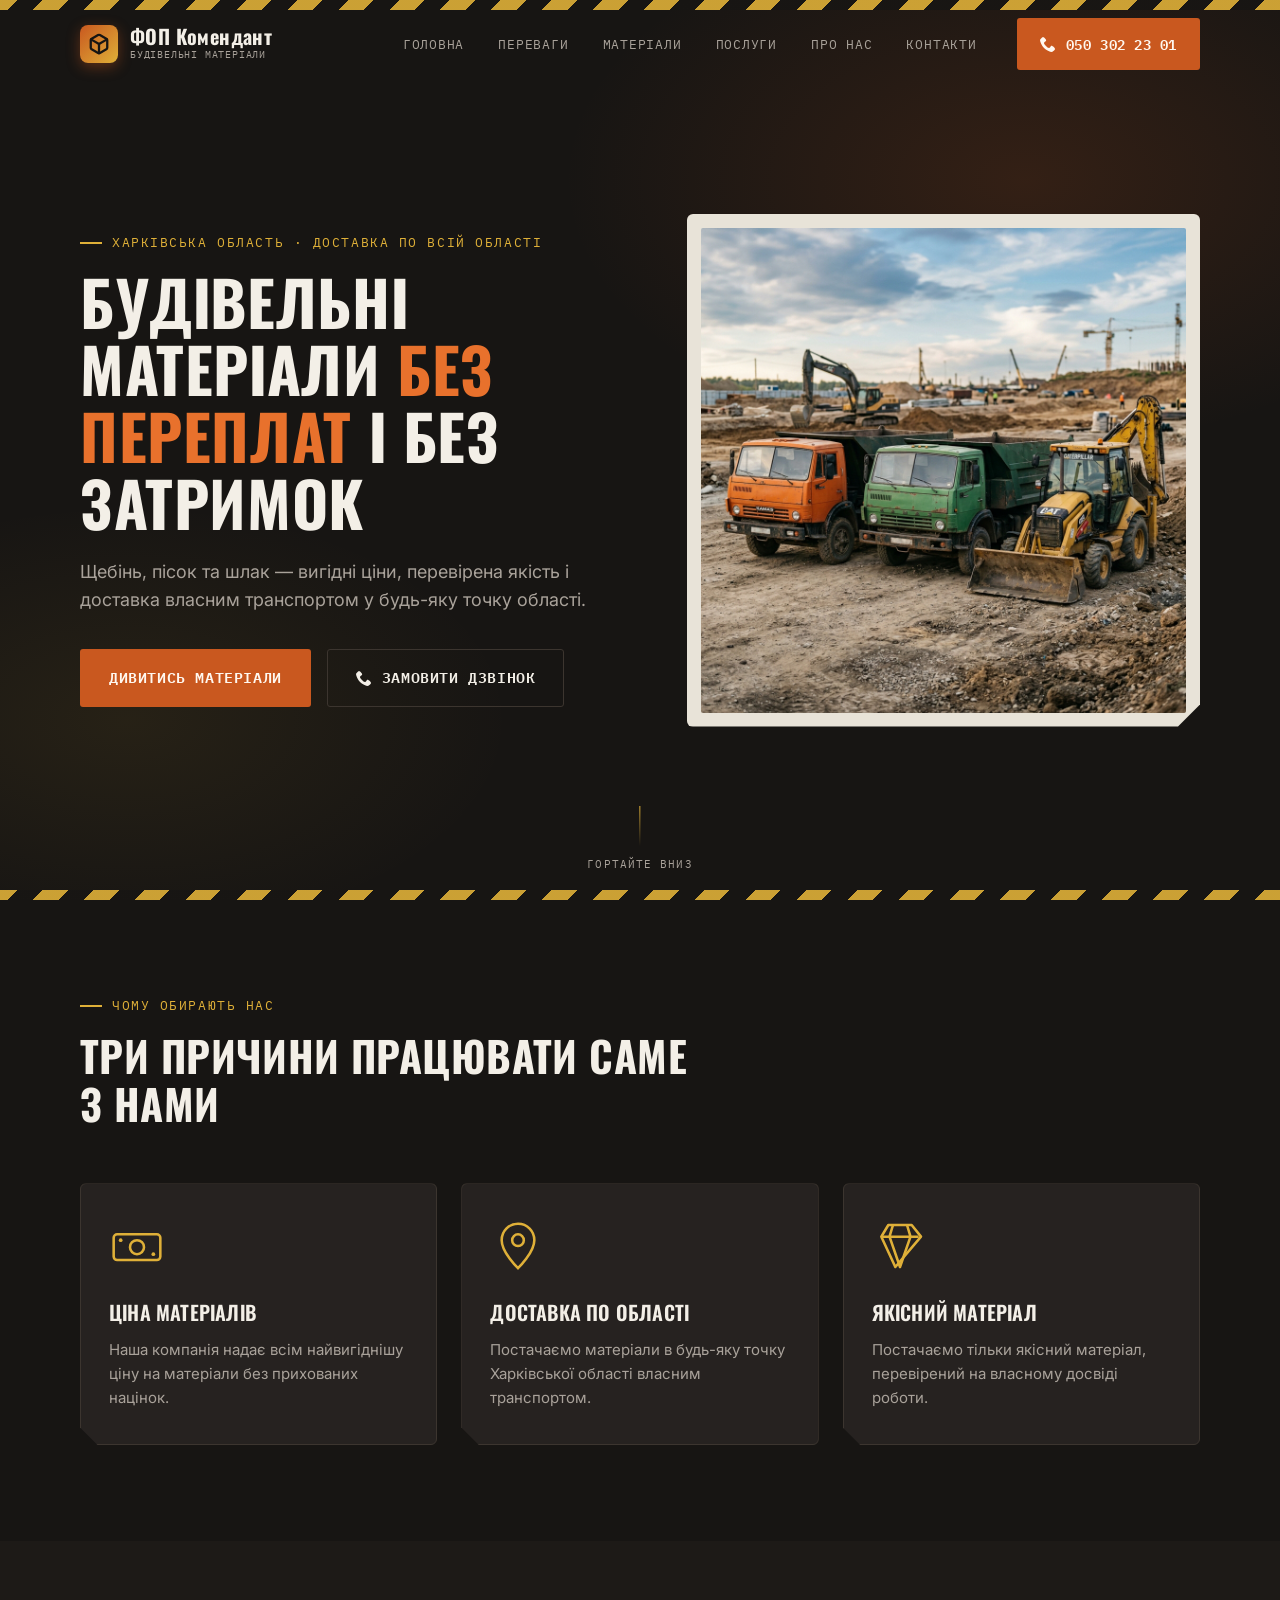
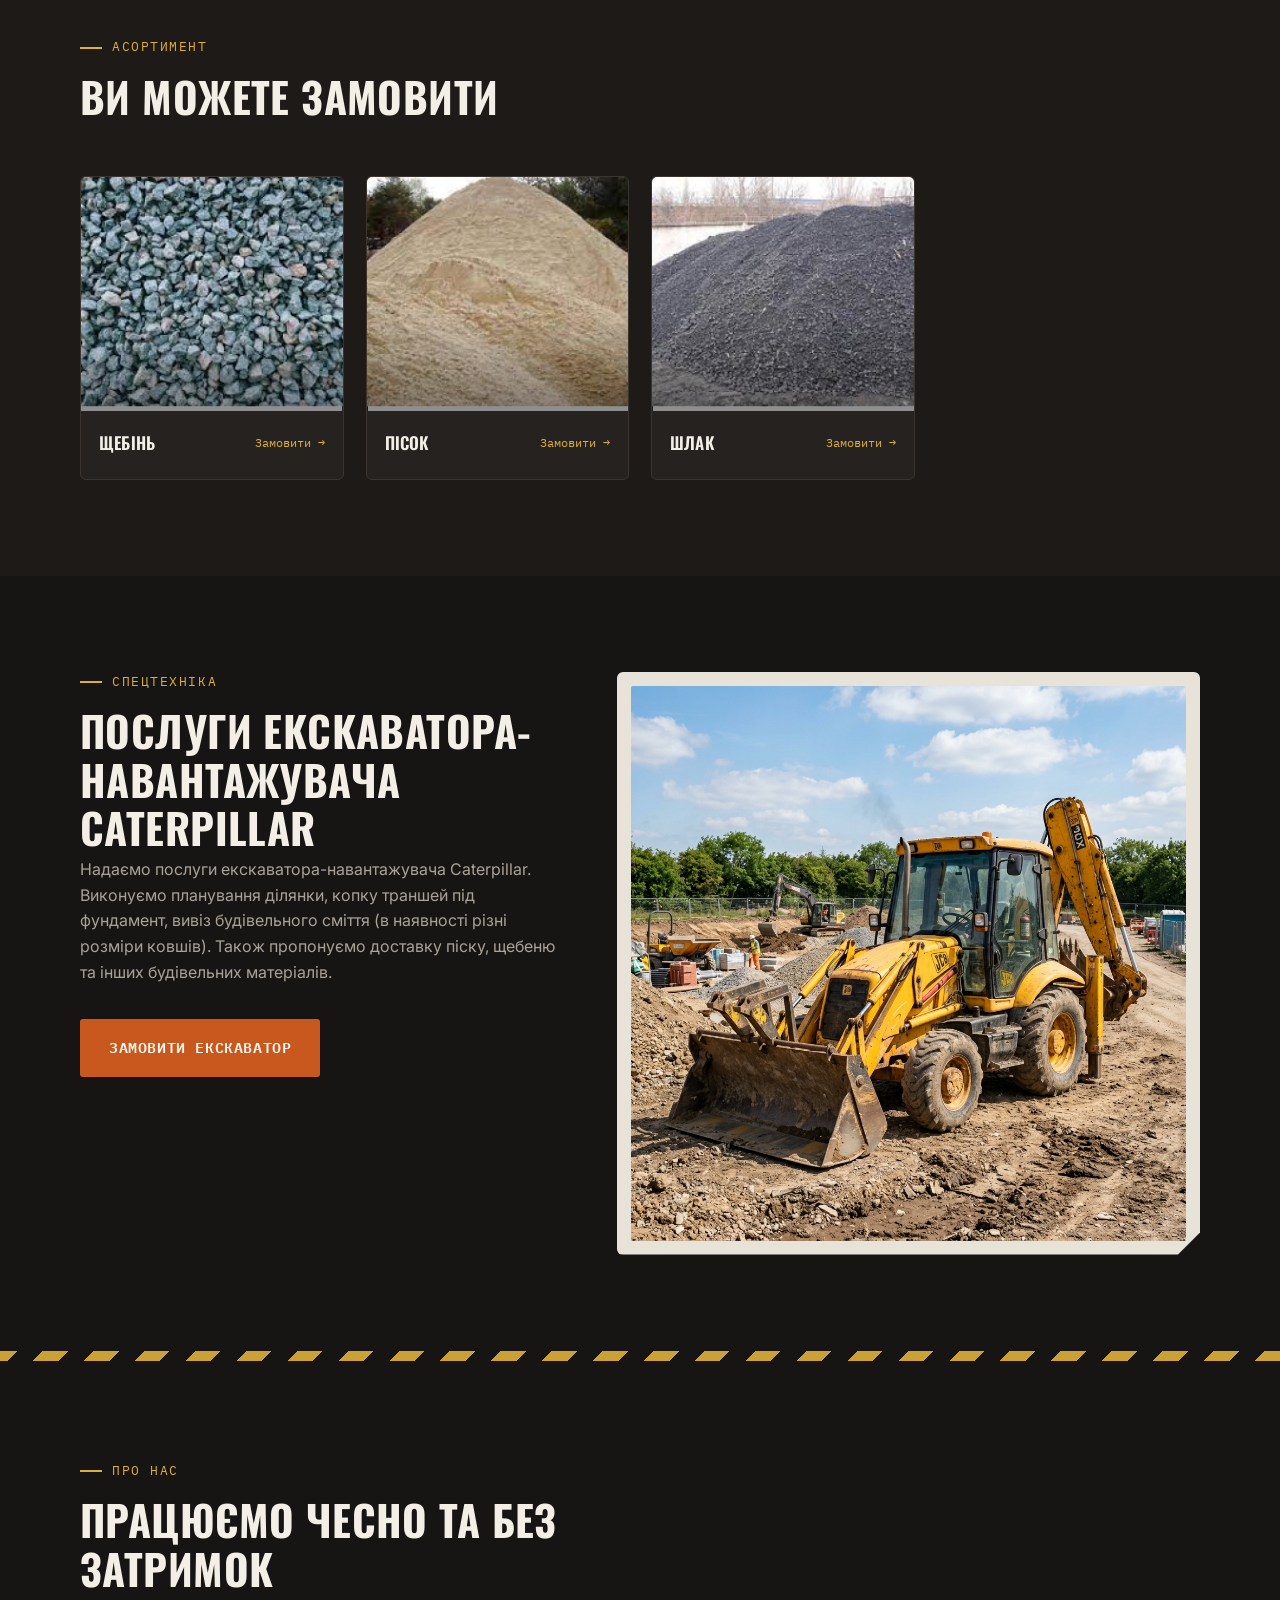
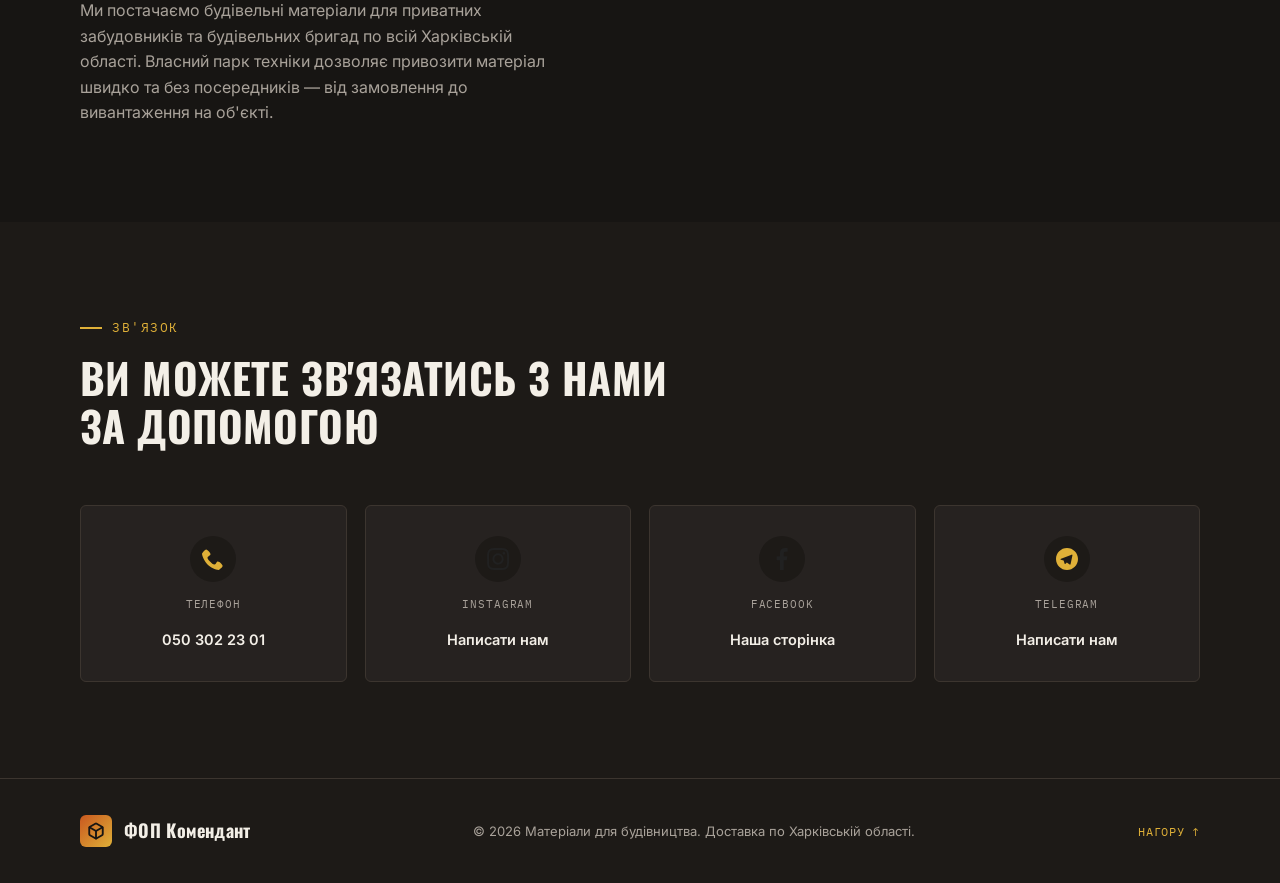
==== commit 06b3dab3: "Add files via upload" ====
--- a/index.html
+++ b/index.html
@@ -252,8 +252,7 @@
         <div class="reveal" data-reveal="up">
           <p class="eyebrow">Спецтехніка</p>
           <h2 class="section-title">Послуги екскаватора-навантажувача Caterpillar</h2>
-          <p class="about-text">Надаємо послуги екскаватора-навантажувача Caterpillar для виконання будь-яких земляних,
-            демонтажних та вантажних робіт. Досвідчений екіпаж та висока продуктивність на вашому об'єкті.</p>
+          <p class="about-text">Надаємо послуги екскаватора-навантажувача Caterpillar. Виконуємо планування ділянки, копку траншей під фундамент, вивіз будівельного сміття (в наявності різні розміри ковшів). Також пропонуємо доставку піску, щебеню та інших будівельних матеріалів.</p>
           <div class="hero-actions" style="margin-top: 34px;">
             <a href="tel:0503022301" class="btn btn-accent btn-lg">Замовити екскаватор</a>
           </div>
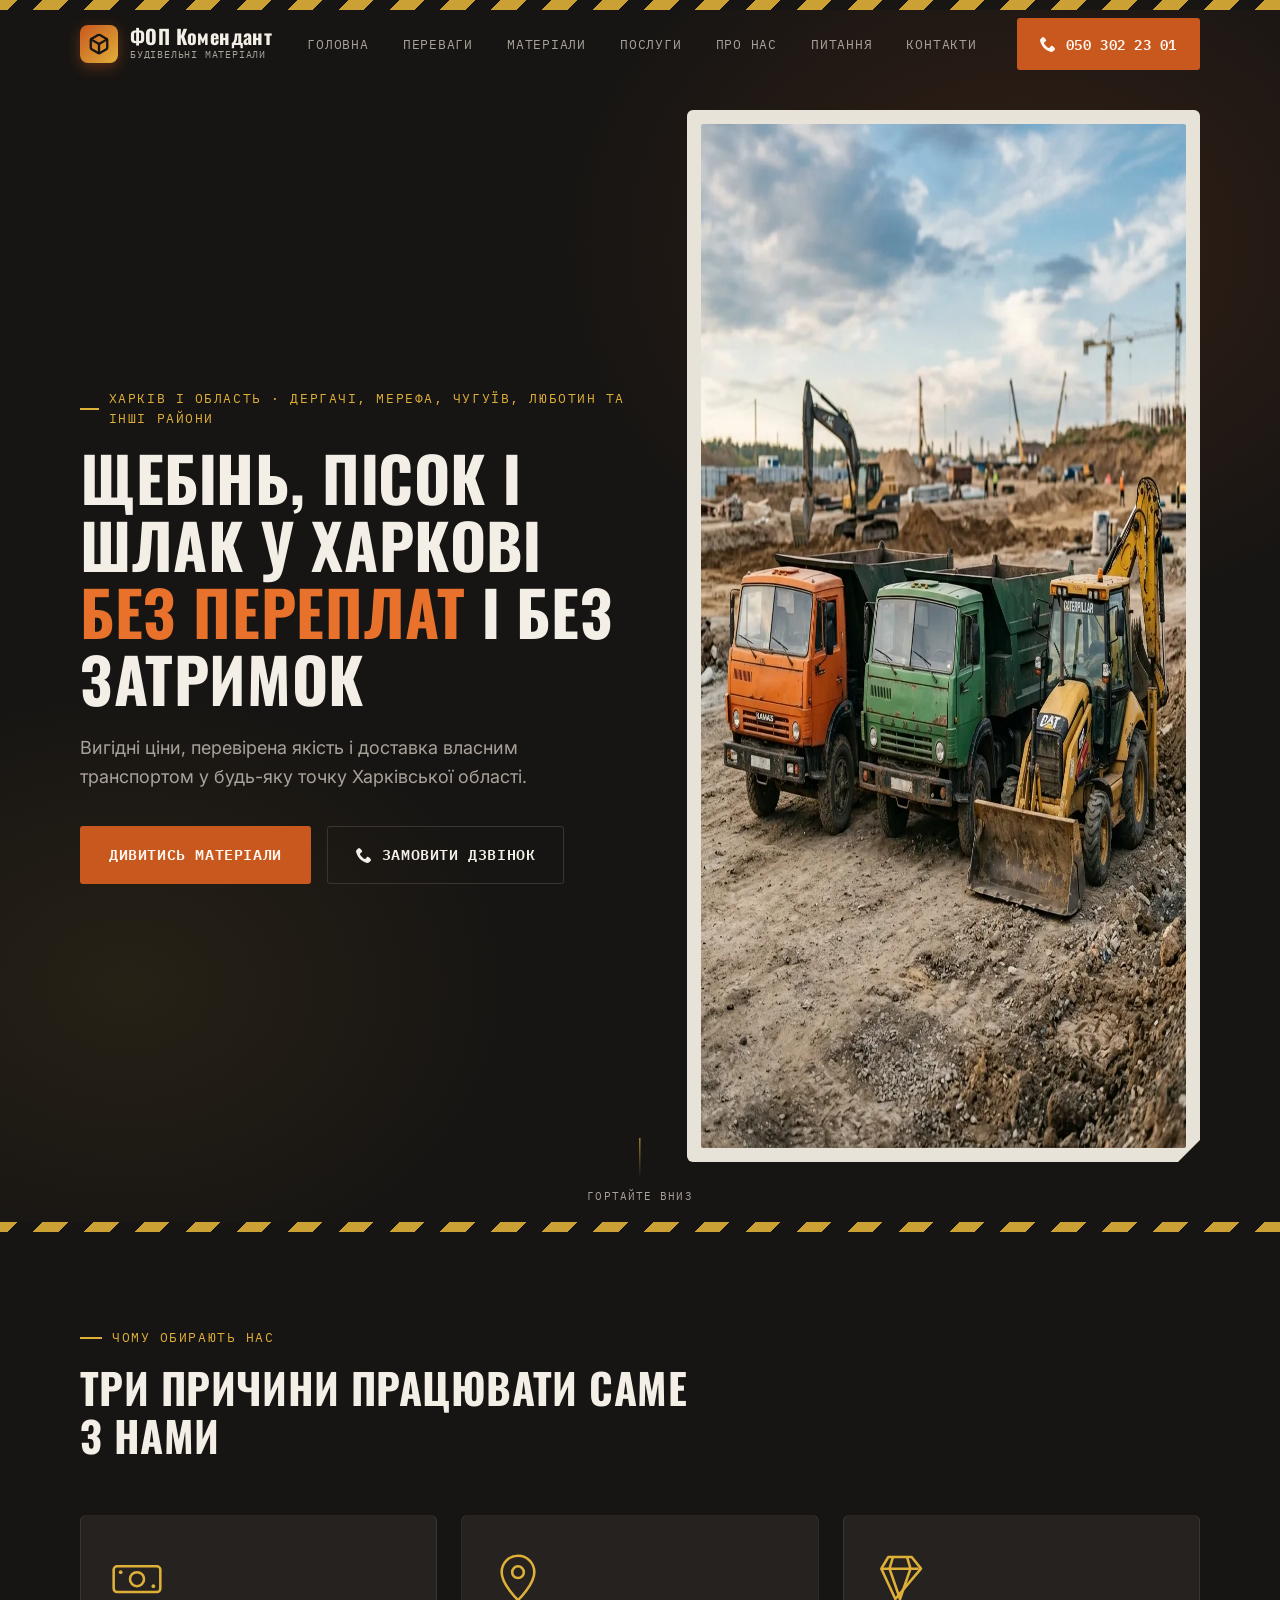
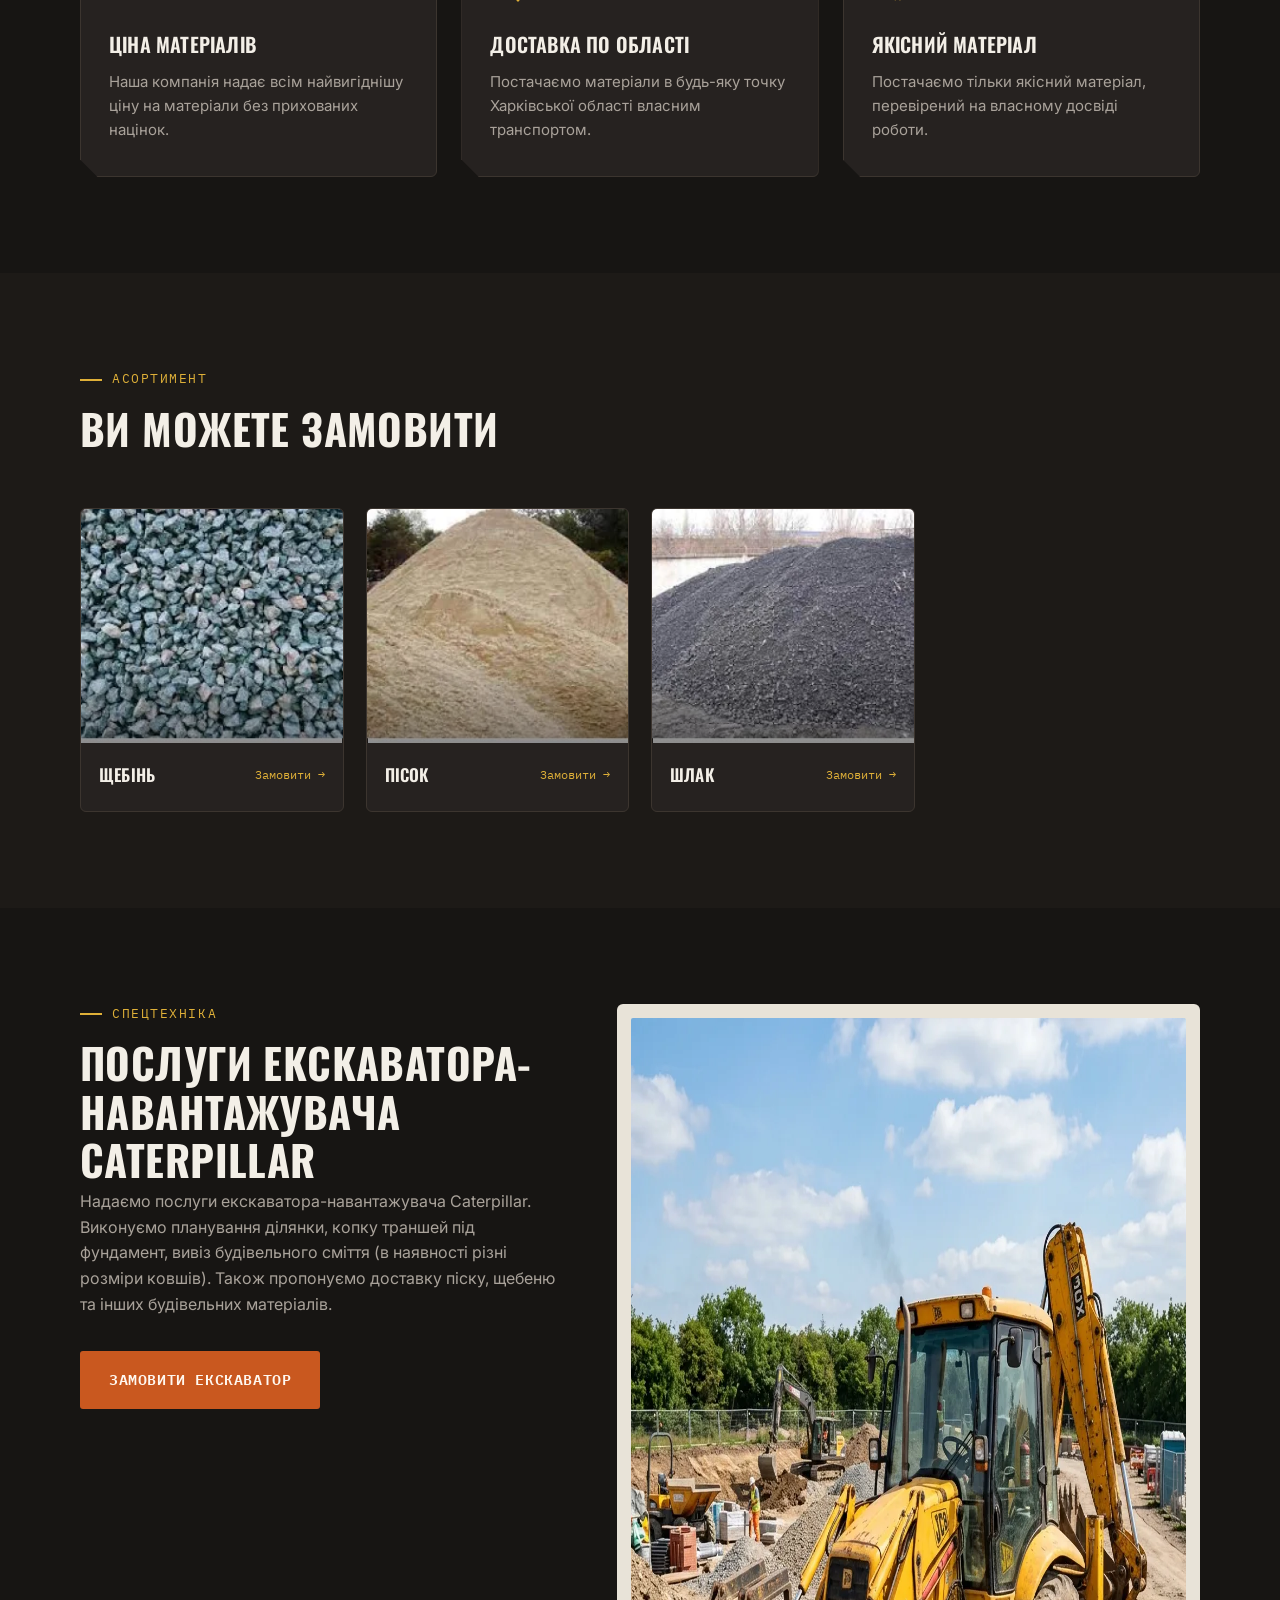
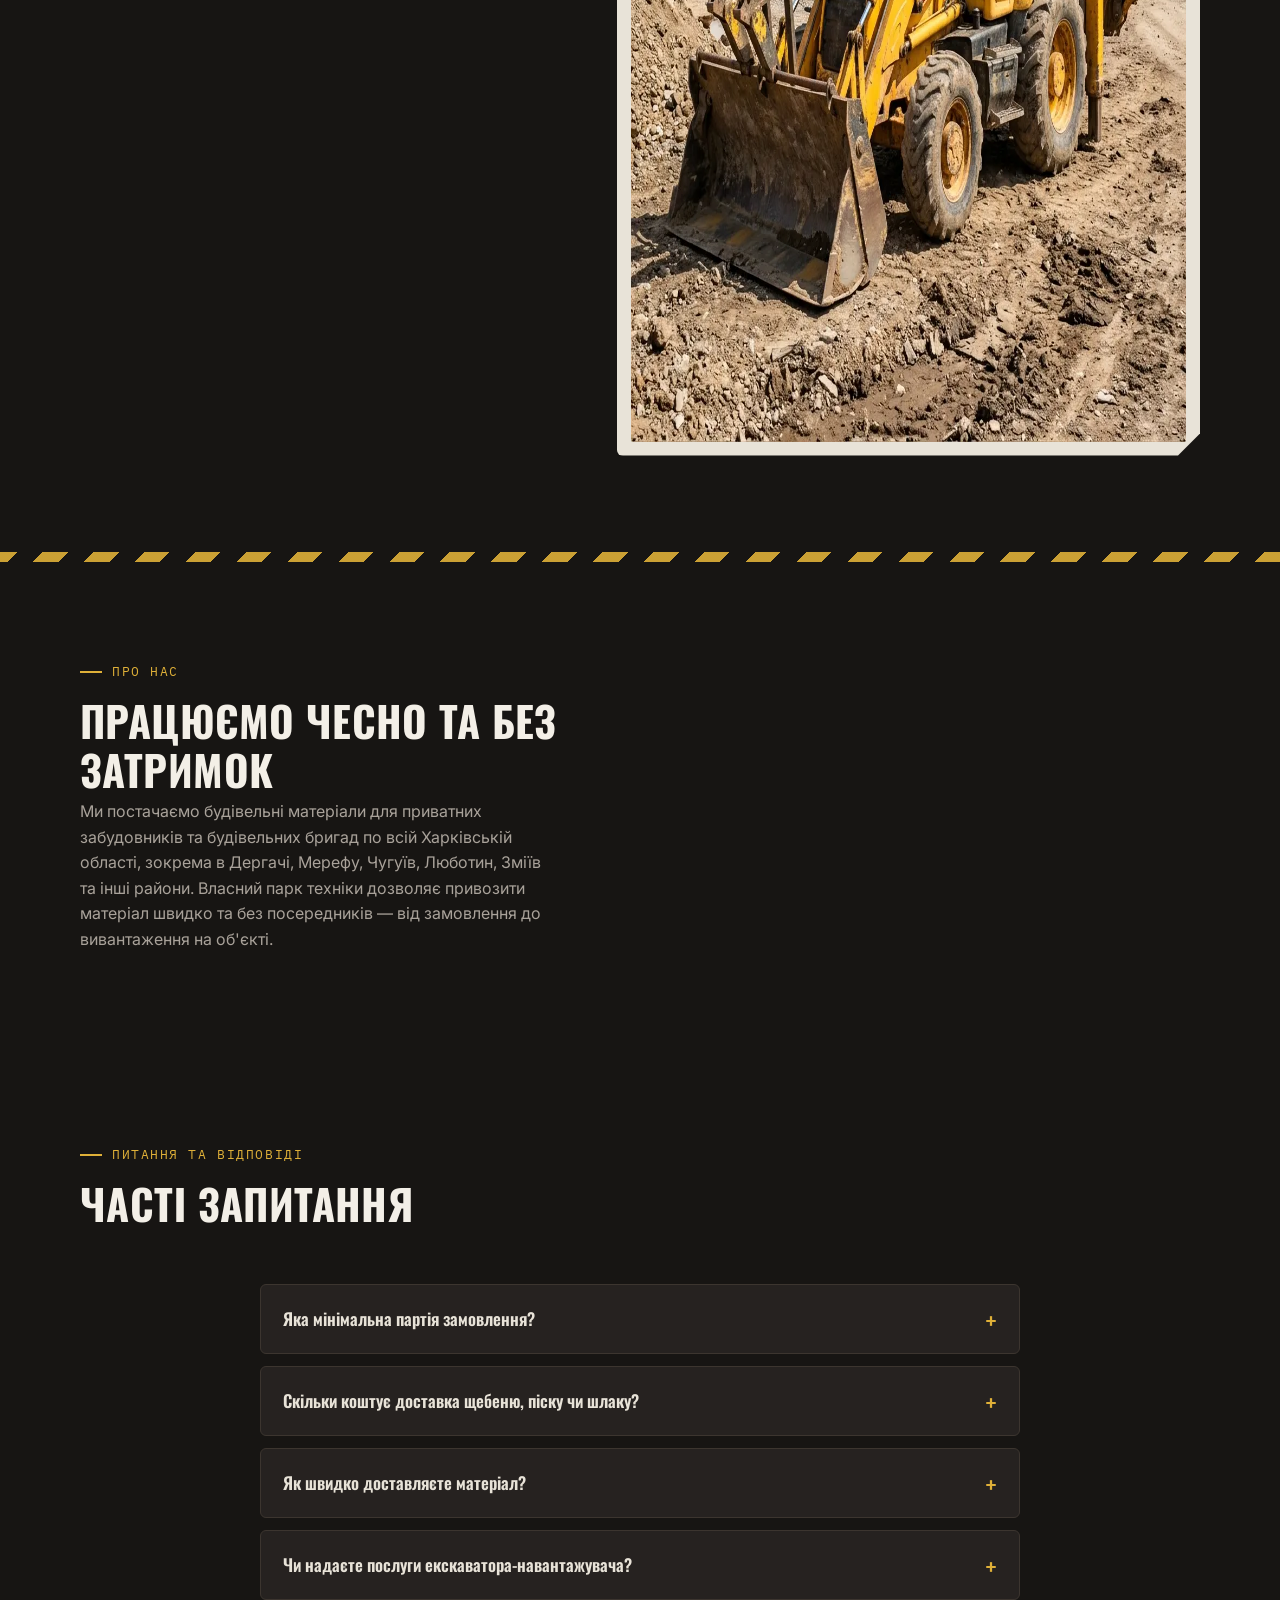
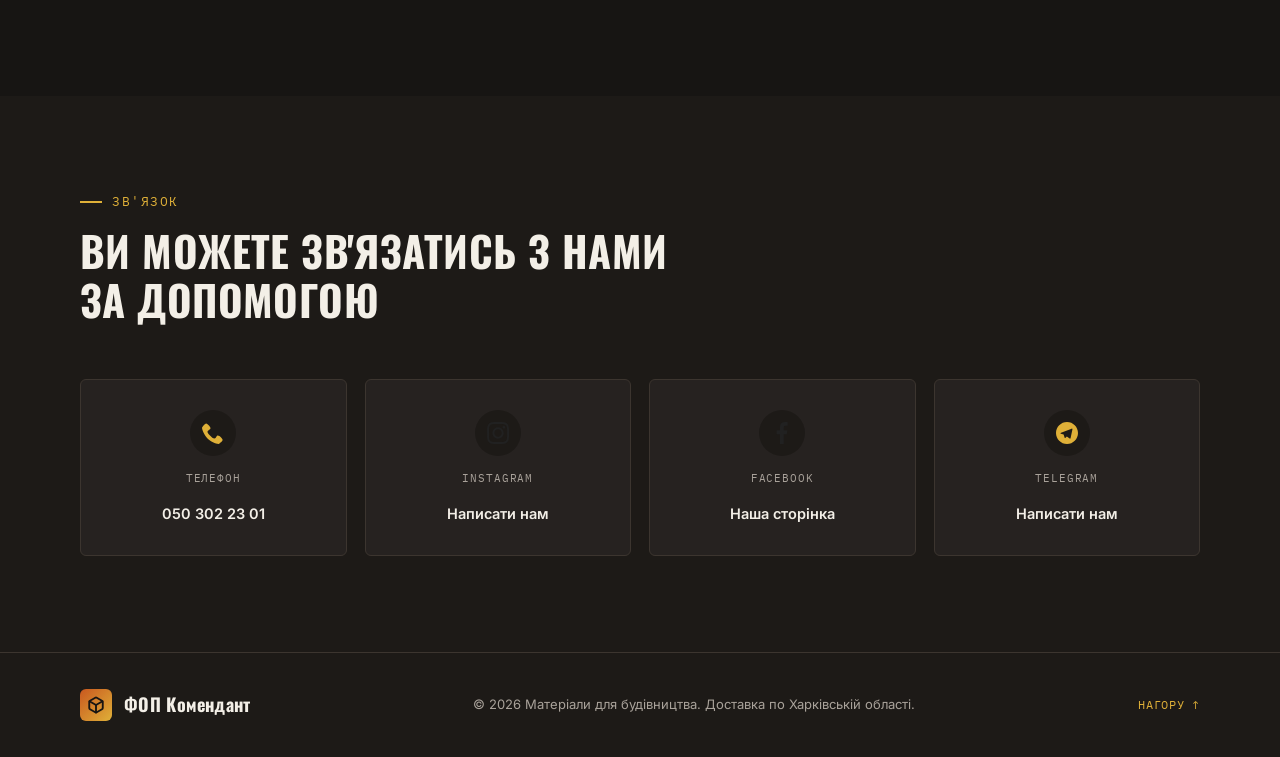
==== commit 29756cbc: "SEO: meta tags, OG/Twitter, JSON-LD, FAQ, image optimization" ====
--- a/index.html
+++ b/index.html
@@ -5,15 +5,106 @@
   <meta charset="UTF-8">
   <meta http-equiv="X-UA-Compatible" content="IE=edge">
   <meta name="viewport" content="width=device-width, initial-scale=1.0, viewport-fit=cover">
-  <title>Матеріали для будівництва — щебінь, пісок, шлак з доставкою</title>
+  <title>Щебінь, пісок, шлак Харків — доставка по області | ФОП Комендант</title>
   <meta name="description"
-    content="Продаж та доставка будівельних матеріалів по Харківській області: щебінь, пісок, шлак. Вигідні ціни, швидка доставка, якісний матеріал.">
+    content="Доставка щебеню, піску та шлаку по Харкову та області: Дергачі, Мерефа, Чугуїв, Люботин та інші райони. Власний транспорт, вигідні ціни, послуги екскаватора-навантажувача CAT.">
+  <link rel="canonical" href="https://fop-komendant.pages.dev/">
+  <meta name="robots" content="index, follow">
+
+  <!-- Open Graph -->
+  <meta property="og:type" content="website">
+  <meta property="og:locale" content="uk_UA">
+  <meta property="og:site_name" content="ФОП Комендант">
+  <meta property="og:title" content="Щебінь, пісок, шлак Харків — доставка по області">
+  <meta property="og:description"
+    content="Доставка будівельних матеріалів по Харківській області власним транспортом. Вигідні ціни, послуги екскаватора-навантажувача CAT.">
+  <meta property="og:url" content="https://fop-komendant.pages.dev/">
+  <meta property="og:image" content="https://fop-komendant.pages.dev/img/og-preview.jpg">
+  <meta property="og:image:width" content="1200">
+  <meta property="og:image:height" content="630">
+
+  <!-- Twitter Card -->
+  <meta name="twitter:card" content="summary_large_image">
+  <meta name="twitter:title" content="Щебінь, пісок, шлак Харків — доставка по області">
+  <meta name="twitter:description"
+    content="Доставка будівельних матеріалів по Харківській області власним транспортом. Вигідні ціни, послуги екскаватора-навантажувача CAT.">
+  <meta name="twitter:image" content="https://fop-komendant.pages.dev/img/og-preview.jpg">
+
   <link rel="preconnect" href="https://fonts.googleapis.com">
   <link rel="preconnect" href="https://fonts.gstatic.com" crossorigin>
   <link
     href="https://fonts.googleapis.com/css2?family=Oswald:wght@500;600;700&family=Inter:wght@400;500;600;700&family=IBM+Plex+Mono:wght@500;600&display=swap"
     rel="stylesheet">
   <link rel="stylesheet" href="./style.css">
+
+  <!-- LocalBusiness Schema -->
+  <script type="application/ld+json">
+  {
+    "@context": "https://schema.org",
+    "@type": "LocalBusiness",
+    "name": "ФОП Комендант",
+    "description": "Продаж та доставка будівельних матеріалів по Харківській області: щебінь, пісок, шлак, послуги екскаватора-навантажувача.",
+    "url": "https://fop-komendant.pages.dev/",
+    "telephone": "+380503022301",
+    "image": "https://fop-komendant.pages.dev/img/og-preview.jpg",
+    "priceRange": "$$",
+    "address": {
+      "@type": "PostalAddress",
+      "addressRegion": "Харківська область",
+      "addressCountry": "UA"
+    },
+    "areaServed": {
+      "@type": "AdministrativeArea",
+      "name": "Харківська область"
+    },
+    "sameAs": [
+      "https://www.instagram.com/ksenya_komendant/",
+      "https://www.facebook.com/profile.php?id=100017249436441"
+    ]
+  }
+  </script>
+
+  <!-- FAQPage Schema -->
+  <script type="application/ld+json">
+  {
+    "@context": "https://schema.org",
+    "@type": "FAQPage",
+    "mainEntity": [
+      {
+        "@type": "Question",
+        "name": "Яка мінімальна партія замовлення?",
+        "acceptedAnswer": {
+          "@type": "Answer",
+          "text": "Ми працюємо як з приватними забудовниками, так і з будівельними бригадами — обсяг замовлення обговорюється індивідуально за телефоном."
+        }
+      },
+      {
+        "@type": "Question",
+        "name": "Скільки коштує доставка щебеню, піску чи шлаку?",
+        "acceptedAnswer": {
+          "@type": "Answer",
+          "text": "Вартість доставки залежить від обсягу матеріалу та відстані до об'єкта в межах Харківської області. Точну ціну назве менеджер після дзвінка."
+        }
+      },
+      {
+        "@type": "Question",
+        "name": "Як швидко доставляєте матеріал?",
+        "acceptedAnswer": {
+          "@type": "Answer",
+          "text": "Доставка здійснюється власним транспортом (КАМАЗ, спецтехніка CAT), тому терміни зазвичай складають 1-2 дні залежно від району."
+        }
+      },
+      {
+        "@type": "Question",
+        "name": "Чи надаєте послуги екскаватора-навантажувача?",
+        "acceptedAnswer": {
+          "@type": "Answer",
+          "text": "Так, ми пропонуємо послуги екскаватора-навантажувача Caterpillar: планування ділянки, копка траншей під фундамент, вивіз будівельного сміття."
+        }
+      }
+    ]
+  }
+  </script>
 </head>
 
 <body>
@@ -56,7 +147,7 @@
 
   <header class="site-header" id="siteHeader">
     <div class="container header-inner">
-      <a href="#top" class="brand">
+      <a href="#top" class="brand" aria-label="ФОП Комендант — на головну">
         <div class="brand-inner">
           <span class="brand-icon">
             <svg viewBox="0 0 24 24" fill="none" stroke="currentColor" stroke-width="2" stroke-linecap="round"
@@ -82,6 +173,7 @@
           <li><a href="#materials" class="nav-link">Матеріали</a></li>
           <li><a href="#services" class="nav-link">Послуги</a></li>
           <li><a href="#about" class="nav-link">Про нас</a></li>
+          <li><a href="#faq" class="nav-link">Питання</a></li>
           <li><a href="#contacts" class="nav-link">Контакти</a></li>
         </ul>
       </nav>
@@ -106,6 +198,7 @@
       <li><a href="#materials" class="mobile-link">Матеріали</a></li>
       <li><a href="#services" class="mobile-link">Послуги</a></li>
       <li><a href="#about" class="mobile-link">Про нас</a></li>
+      <li><a href="#faq" class="mobile-link">Питання</a></li>
       <li><a href="#contacts" class="mobile-link">Контакти</a></li>
     </ul>
     <a href="tel:0503022301" class="btn btn-accent mobile-call">Зателефонувати: 050 302 23 01</a>
@@ -123,10 +216,10 @@
 
       <div class="container hero-grid">
         <div class="hero-copy reveal" data-reveal="up">
-          <p class="eyebrow">Харківська область · доставка по всій області</p>
-          <h1 class="hero-title">Будівельні матеріали <span class="accent-text">без переплат</span> і без затримок</h1>
-          <p class="hero-subtitle">Щебінь, пісок та шлак — вигідні ціни, перевірена якість і доставка власним
-            транспортом у будь-яку точку області.</p>
+          <p class="eyebrow">Харків і область · Дергачі, Мерефа, Чугуїв, Люботин та інші райони</p>
+          <h1 class="hero-title">Щебінь, пісок і шлак у Харкові <span class="accent-text">без переплат</span> і без затримок</h1>
+          <p class="hero-subtitle">Вигідні ціни, перевірена якість і доставка власним
+            транспортом у будь-яку точку Харківської області.</p>
           <div class="hero-actions">
             <a href="#materials" class="btn btn-accent btn-lg">Дивитись матеріали</a>
             <a href="tel:0503022301" class="btn btn-ghost btn-lg">
@@ -140,8 +233,11 @@
 
         <div class="hero-visual reveal" data-reveal="scale">
           <div class="hero-photo-frame">
-            <img src="./img/trucks-final.png" alt="Наш транспорт: КАМАЗ, спецтехніка CAT" class="hero-photo"
-              loading="eager">
+            <picture>
+              <source srcset="./img/trucks-final.webp" type="image/webp">
+              <img src="./img/trucks-final.png" alt="Вантажівки КАМАЗ і спецтехніка Caterpillar для доставки щебеню, піску та шлаку по Харківській області"
+                class="hero-photo" loading="eager" width="1024" height="1024">
+            </picture>
           </div>
         </div>
       </div>
@@ -214,7 +310,10 @@
         <div class="materials-grid">
           <article class="material-card reveal" data-reveal="up" data-delay="0">
             <div class="material-photo">
-              <img src="./img/materials/schebin.png" alt="Щебінь" loading="lazy">
+              <picture>
+                <source srcset="./img/materials/schebin.webp" type="image/webp">
+                <img src="./img/materials/schebin.png" alt="Щебінь з доставкою по Харкову та області" loading="lazy" width="275" height="246">
+              </picture>
             </div>
             <div class="material-body">
               <h3 class="material-title">Щебінь</h3>
@@ -224,7 +323,10 @@
 
           <article class="material-card reveal" data-reveal="up" data-delay="1">
             <div class="material-photo">
-              <img src="./img/materials/pisok.png" alt="Пісок" loading="lazy">
+              <picture>
+                <source srcset="./img/materials/pisok.webp" type="image/webp">
+                <img src="./img/materials/pisok.png" alt="Пісок будівельний з доставкою по Харківській області" loading="lazy" width="275" height="246">
+              </picture>
             </div>
             <div class="material-body">
               <h3 class="material-title">Пісок</h3>
@@ -234,7 +336,10 @@
 
           <article class="material-card reveal" data-reveal="up" data-delay="2">
             <div class="material-photo">
-              <img src="./img/materials/shkak.png" alt="Шлак" loading="lazy">
+              <picture>
+                <source srcset="./img/materials/shkak.webp" type="image/webp">
+                <img src="./img/materials/shkak.png" alt="Шлак будівельний з доставкою по Харкову" loading="lazy" width="275" height="246">
+              </picture>
             </div>
             <div class="material-body">
               <h3 class="material-title">Шлак</h3>
@@ -259,7 +364,11 @@
         </div>
         <div class="hero-visual reveal" data-reveal="scale">
           <div class="hero-photo-frame">
-            <img src="./img/old_backhoe.png" alt="Екскаватор-навантажувач" class="hero-photo" loading="lazy">
+            <picture>
+              <source srcset="./img/old_backhoe.webp" type="image/webp">
+              <img src="./img/old_backhoe.png" alt="Екскаватор-навантажувач Caterpillar — послуги планування ділянки та копки траншей у Харкові"
+                class="hero-photo" loading="lazy" width="1024" height="1024">
+            </picture>
           </div>
         </div>
       </div>
@@ -273,11 +382,39 @@
           <p class="eyebrow">Про нас</p>
           <h2 class="section-title">Працюємо чесно та без затримок</h2>
           <p class="about-text">Ми постачаємо будівельні матеріали для приватних забудовників та будівельних бригад по
-            всій Харківській області. Власний парк техніки дозволяє привозити матеріал швидко та без посередників — від
+            всій Харківській області, зокрема в Дергачі, Мерефу, Чугуїв, Люботин, Зміїв та інші райони. Власний парк техніки дозволяє привозити матеріал швидко та без посередників — від
             замовлення до вивантаження на об'єкті.</p>
         </div>
 
 
+      </div>
+    </section>
+
+    <!-- FAQ -->
+    <section class="section" id="faq">
+      <div class="container">
+        <div class="section-head reveal" data-reveal="up">
+          <p class="eyebrow">Питання та відповіді</p>
+          <h2 class="section-title">Часті запитання</h2>
+        </div>
+        <div class="faq-list">
+          <details class="faq-item reveal" data-reveal="up">
+            <summary class="faq-question">Яка мінімальна партія замовлення?</summary>
+            <p class="faq-answer">Ми працюємо як з приватними забудовниками, так і з будівельними бригадами — обсяг замовлення обговорюється індивідуально за телефоном.</p>
+          </details>
+          <details class="faq-item reveal" data-reveal="up">
+            <summary class="faq-question">Скільки коштує доставка щебеню, піску чи шлаку?</summary>
+            <p class="faq-answer">Вартість доставки залежить від обсягу матеріалу та відстані до об'єкта в межах Харківської області. Точну ціну назве менеджер після дзвінка.</p>
+          </details>
+          <details class="faq-item reveal" data-reveal="up">
+            <summary class="faq-question">Як швидко доставляєте матеріал?</summary>
+            <p class="faq-answer">Доставка здійснюється власним транспортом (КАМАЗ, спецтехніка CAT), тому терміни зазвичай складають 1-2 дні залежно від району.</p>
+          </details>
+          <details class="faq-item reveal" data-reveal="up">
+            <summary class="faq-question">Чи надаєте послуги екскаватора-навантажувача?</summary>
+            <p class="faq-answer">Так, ми пропонуємо послуги екскаватора-навантажувача Caterpillar: планування ділянки, копка траншей під фундамент, вивіз будівельного сміття.</p>
+          </details>
+        </div>
       </div>
     </section>
 
@@ -329,7 +466,7 @@
 
   <footer class="site-footer">
     <div class="container footer-inner">
-      <a href="#top" class="brand footer-brand">
+      <a href="#top" class="brand footer-brand" aria-label="ФОП Комендант — на головну">
         <div class="brand-inner footer-logo-wrap">
           <span class="brand-icon">
             <svg viewBox="0 0 24 24" fill="none" stroke="currentColor" stroke-width="2" stroke-linecap="round"
--- a/style.css
+++ b/style.css
@@ -674,3 +674,48 @@
 .reveal[data-delay="3"]{ transition-delay: .3s; }
 
 .js-disabled .reveal{ opacity: 1; transform: none; }
+
+/* ==========================================================================
+   FAQ
+   ========================================================================== */
+.faq-list{
+  max-width: 760px;
+  margin: 0 auto;
+  display: flex;
+  flex-direction: column;
+  gap: 12px;
+}
+.faq-item{
+  background: var(--surface);
+  border: 1px solid var(--line);
+  border-radius: var(--radius-md);
+  padding: 18px 22px;
+}
+.faq-question{
+  cursor: pointer;
+  font-family: var(--font-display);
+  font-weight: 600;
+  font-size: 17px;
+  color: var(--concrete);
+  list-style: none;
+  display: flex;
+  align-items: center;
+  justify-content: space-between;
+  gap: 12px;
+}
+.faq-question::-webkit-details-marker{ display: none; }
+.faq-question::after{
+  content: '+';
+  font-family: var(--font-mono);
+  font-size: 20px;
+  color: var(--hazard);
+  flex-shrink: 0;
+  transition: transform .2s var(--ease);
+}
+.faq-item[open] .faq-question::after{ transform: rotate(45deg); }
+.faq-answer{
+  margin-top: 12px;
+  font-size: 14.5px;
+  line-height: 1.6;
+  color: var(--text-muted);
+}
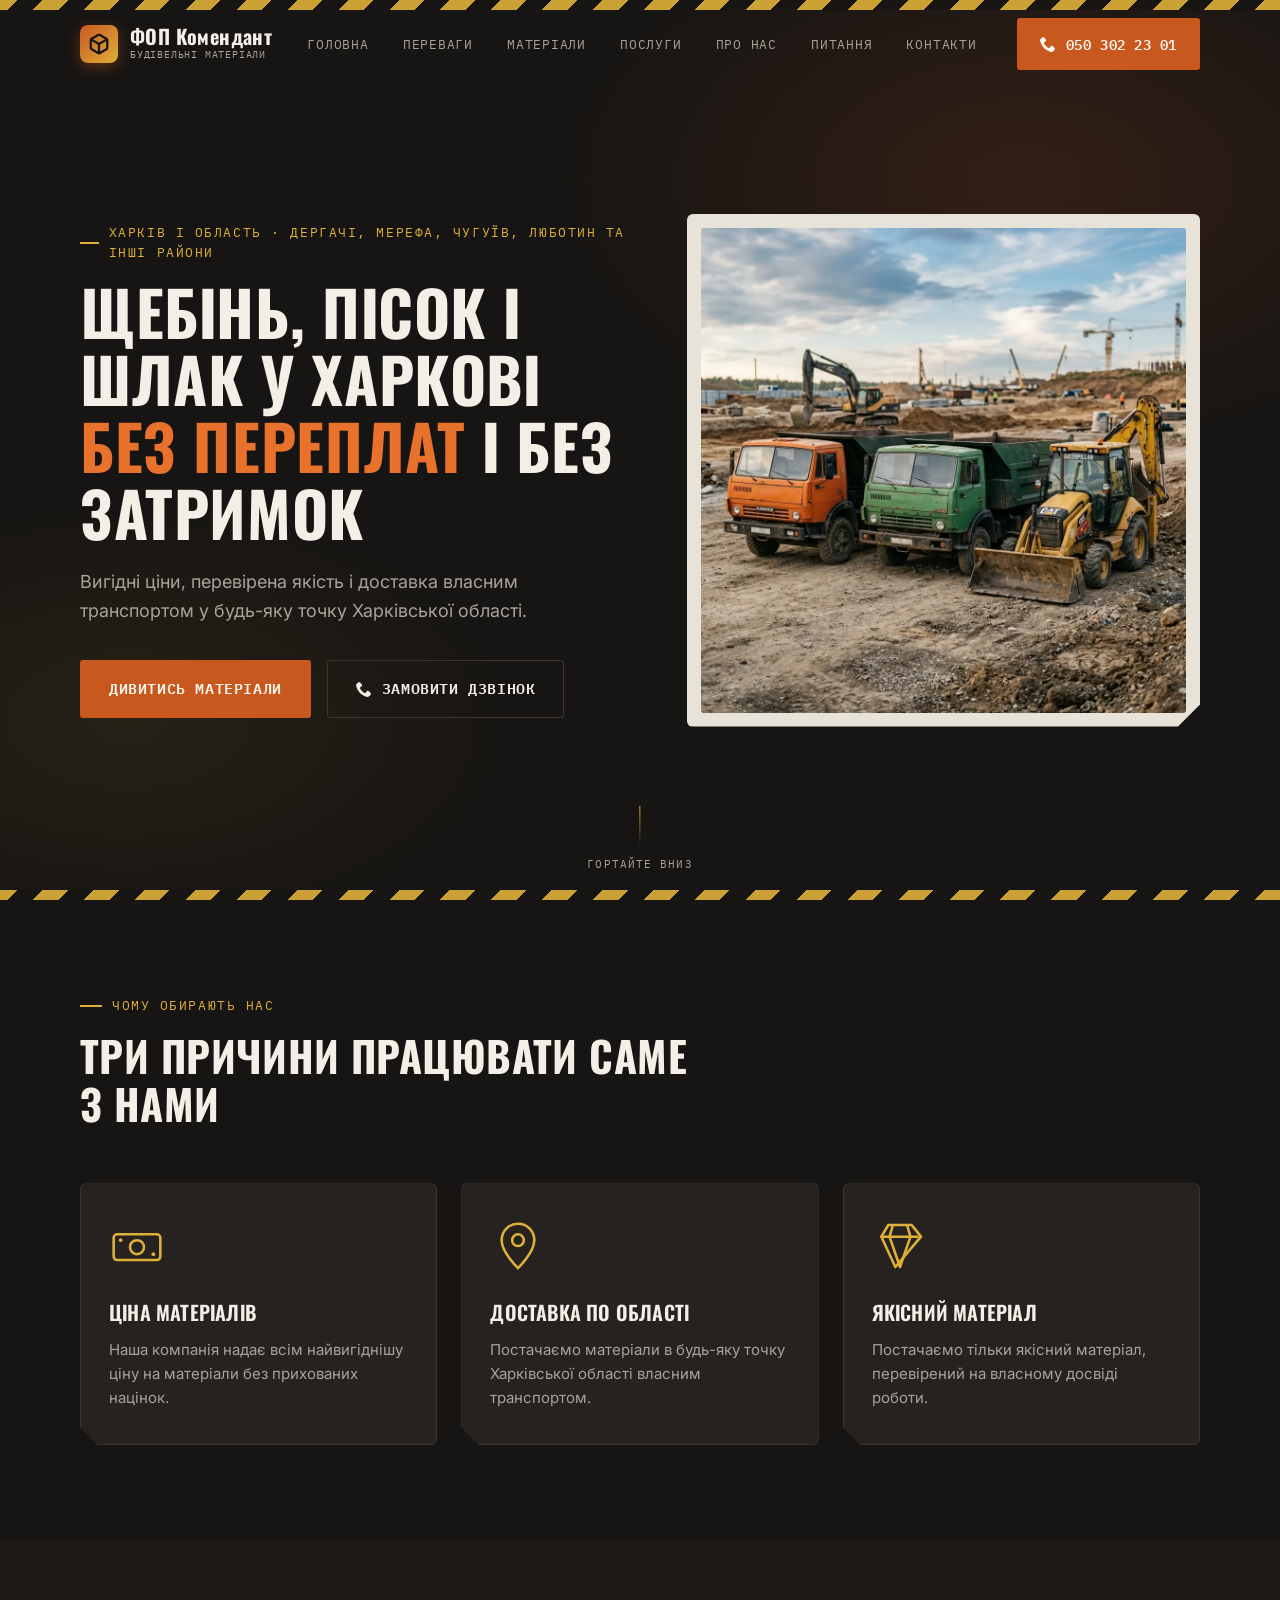
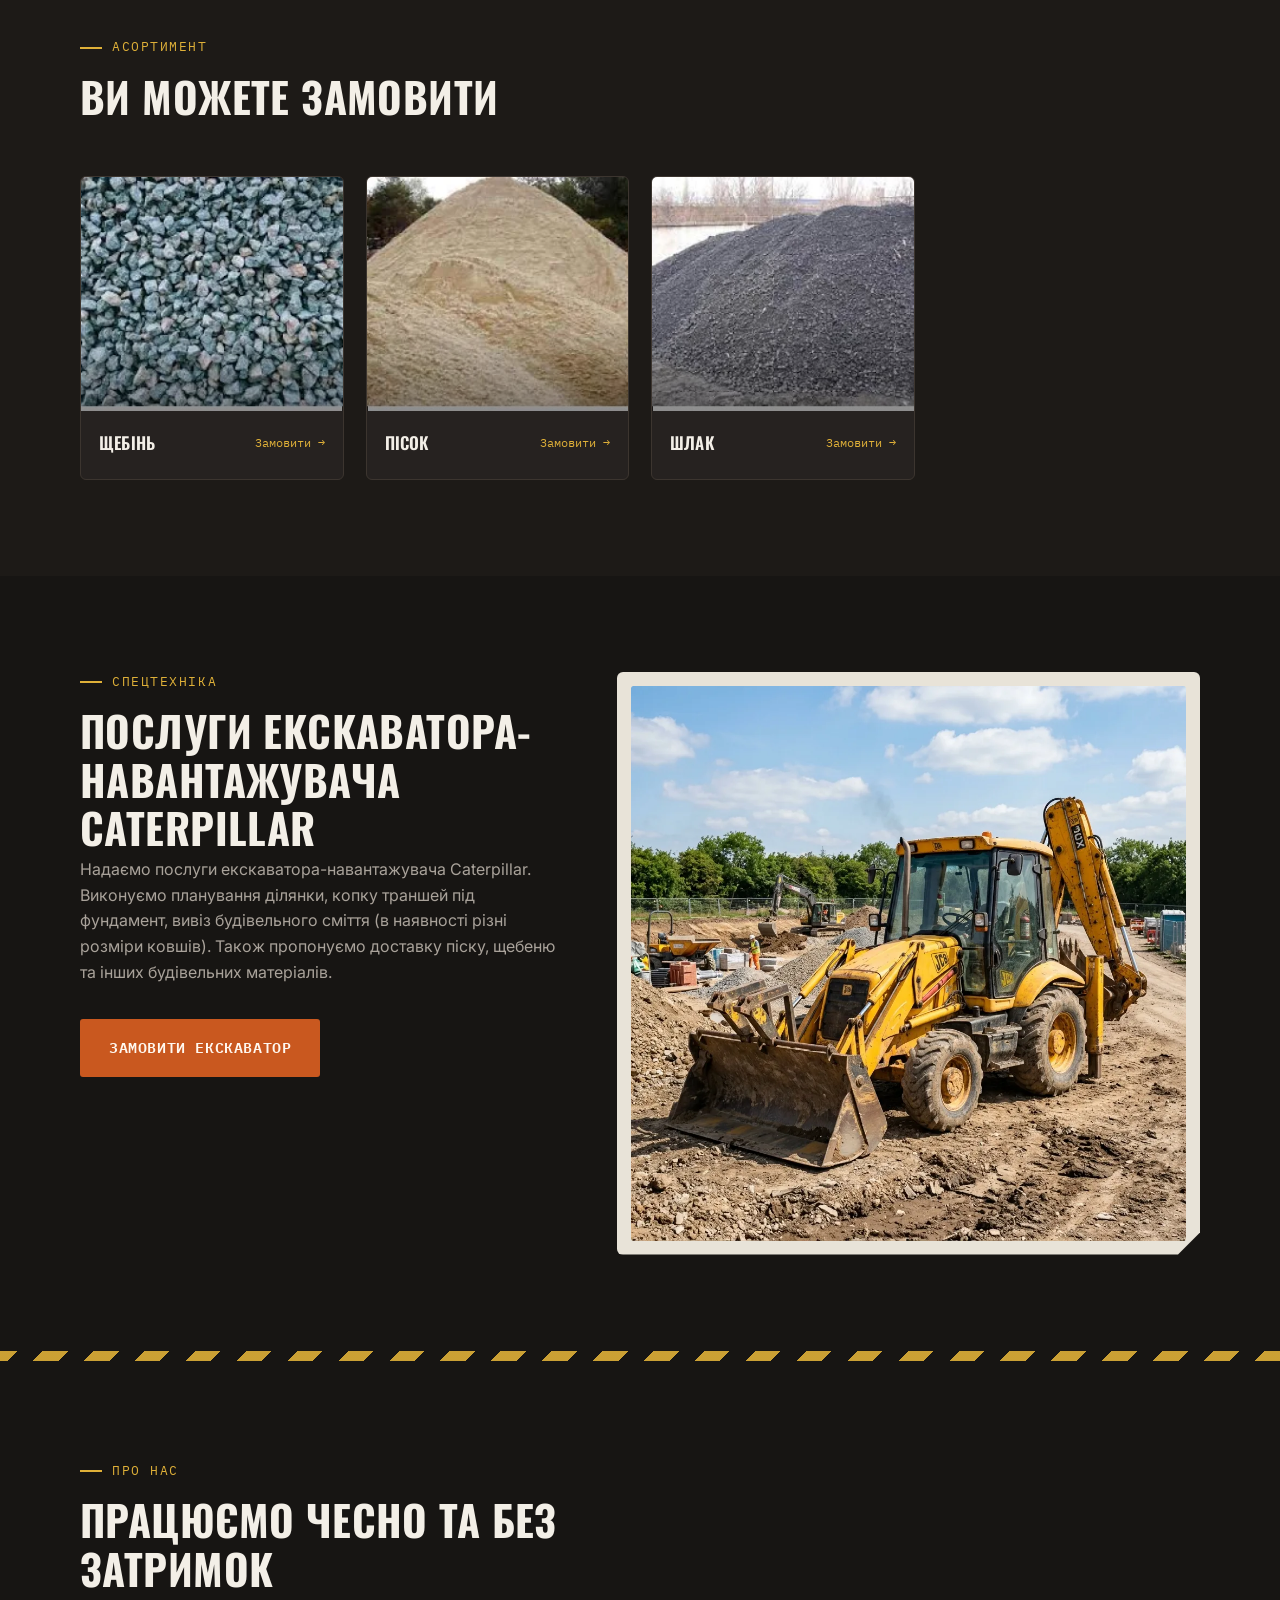
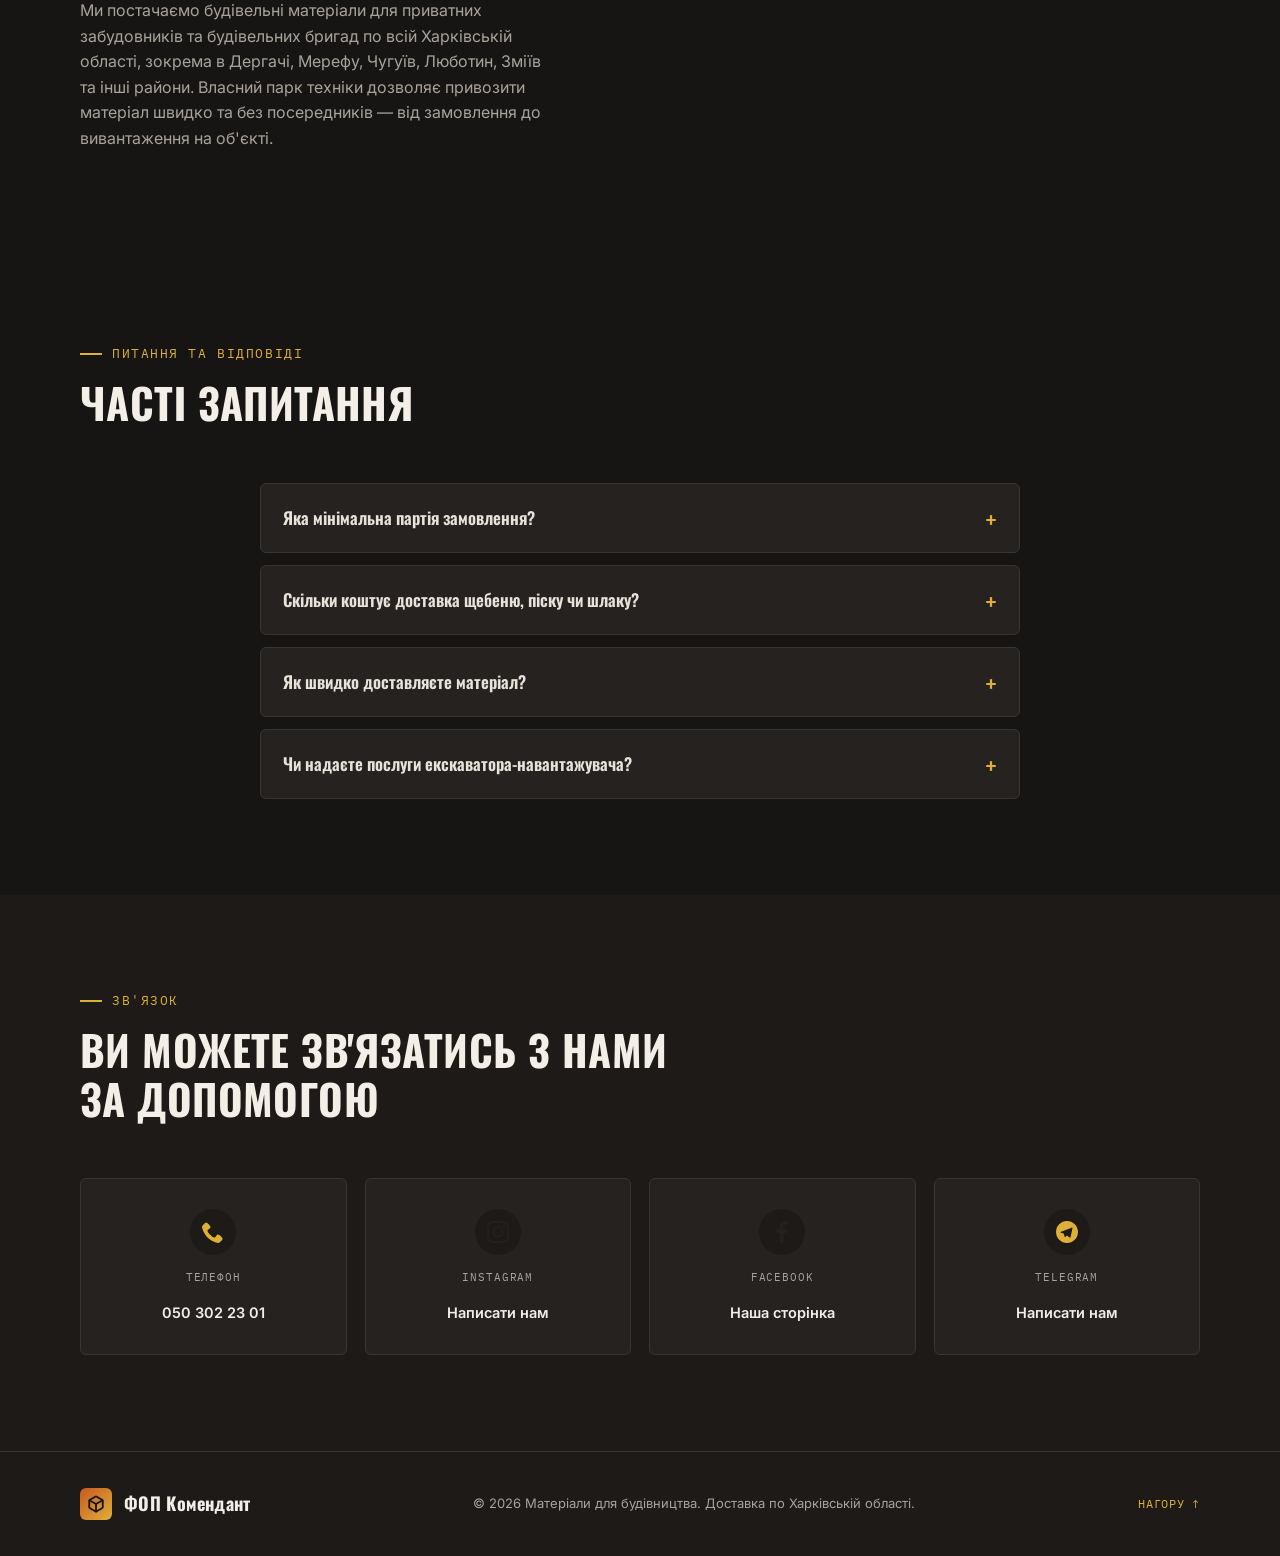
==== commit 9b576ad7: "Fix hero photo crop: use padding-based 1:1 ratio box instead of aspect-ratio for reliable cross-brow" ====
--- a/index.html
+++ b/index.html
@@ -8,8 +8,17 @@
   <title>Щебінь, пісок, шлак Харків — доставка по області | ФОП Комендант</title>
   <meta name="description"
     content="Доставка щебеню, піску та шлаку по Харкову та області: Дергачі, Мерефа, Чугуїв, Люботин та інші райони. Власний транспорт, вигідні ціни, послуги екскаватора-навантажувача CAT.">
-  <link rel="canonical" href="https://fop-komendant.pages.dev/">
-  <meta name="robots" content="index, follow">
+  <link rel="canonical" href="https://fop-komendant.prodbynikit.workers.dev/">
+  <meta name="robots" content="index, follow">
+
+  <!-- Favicon -->
+  <link rel="icon" href="./favicon.ico" sizes="any">
+  <link rel="icon" type="image/png" sizes="16x16" href="./img/favicon-16.png">
+  <link rel="icon" type="image/png" sizes="32x32" href="./img/favicon-32.png">
+  <link rel="icon" type="image/png" sizes="48x48" href="./img/favicon-48.png">
+  <link rel="icon" type="image/png" sizes="192x192" href="./img/favicon-192.png">
+  <link rel="apple-touch-icon" sizes="180x180" href="./img/favicon-180.png">
+  <link rel="manifest" href="./site.webmanifest">
 
   <!-- Open Graph -->
   <meta property="og:type" content="website">
@@ -18,8 +27,8 @@
   <meta property="og:title" content="Щебінь, пісок, шлак Харків — доставка по області">
   <meta property="og:description"
     content="Доставка будівельних матеріалів по Харківській області власним транспортом. Вигідні ціни, послуги екскаватора-навантажувача CAT.">
-  <meta property="og:url" content="https://fop-komendant.pages.dev/">
-  <meta property="og:image" content="https://fop-komendant.pages.dev/img/og-preview.jpg">
+  <meta property="og:url" content="https://fop-komendant.prodbynikit.workers.dev/">
+  <meta property="og:image" content="https://fop-komendant.prodbynikit.workers.dev/img/og-preview.jpg">
   <meta property="og:image:width" content="1200">
   <meta property="og:image:height" content="630">
 
@@ -28,7 +37,7 @@
   <meta name="twitter:title" content="Щебінь, пісок, шлак Харків — доставка по області">
   <meta name="twitter:description"
     content="Доставка будівельних матеріалів по Харківській області власним транспортом. Вигідні ціни, послуги екскаватора-навантажувача CAT.">
-  <meta name="twitter:image" content="https://fop-komendant.pages.dev/img/og-preview.jpg">
+  <meta name="twitter:image" content="https://fop-komendant.prodbynikit.workers.dev/img/og-preview.jpg">
 
   <link rel="preconnect" href="https://fonts.googleapis.com">
   <link rel="preconnect" href="https://fonts.gstatic.com" crossorigin>
@@ -44,9 +53,9 @@
     "@type": "LocalBusiness",
     "name": "ФОП Комендант",
     "description": "Продаж та доставка будівельних матеріалів по Харківській області: щебінь, пісок, шлак, послуги екскаватора-навантажувача.",
-    "url": "https://fop-komendant.pages.dev/",
+    "url": "https://fop-komendant.prodbynikit.workers.dev/",
     "telephone": "+380503022301",
-    "image": "https://fop-komendant.pages.dev/img/og-preview.jpg",
+    "image": "https://fop-komendant.prodbynikit.workers.dev/img/og-preview.jpg",
     "priceRange": "$$",
     "address": {
       "@type": "PostalAddress",
@@ -233,11 +242,13 @@
 
         <div class="hero-visual reveal" data-reveal="scale">
           <div class="hero-photo-frame">
-            <picture>
-              <source srcset="./img/trucks-final.webp" type="image/webp">
-              <img src="./img/trucks-final.png" alt="Вантажівки КАМАЗ і спецтехніка Caterpillar для доставки щебеню, піску та шлаку по Харківській області"
-                class="hero-photo" loading="eager" width="1024" height="1024">
-            </picture>
+            <div class="hero-photo-box">
+              <picture>
+                <source srcset="./img/trucks-final.webp" type="image/webp">
+                <img src="./img/trucks-final.png" alt="Вантажівки КАМАЗ і спецтехніка Caterpillar для доставки щебеню, піску та шлаку по Харківській області"
+                  class="hero-photo" loading="eager" width="1024" height="1024">
+              </picture>
+            </div>
           </div>
         </div>
       </div>
@@ -364,11 +375,13 @@
         </div>
         <div class="hero-visual reveal" data-reveal="scale">
           <div class="hero-photo-frame">
-            <picture>
-              <source srcset="./img/old_backhoe.webp" type="image/webp">
-              <img src="./img/old_backhoe.png" alt="Екскаватор-навантажувач Caterpillar — послуги планування ділянки та копки траншей у Харкові"
-                class="hero-photo" loading="lazy" width="1024" height="1024">
-            </picture>
+            <div class="hero-photo-box">
+              <picture>
+                <source srcset="./img/old_backhoe.webp" type="image/webp">
+                <img src="./img/old_backhoe.png" alt="Екскаватор-навантажувач Caterpillar — послуги планування ділянки та копки траншей у Харкові"
+                  class="hero-photo" loading="lazy" width="1024" height="1024">
+              </picture>
+            </div>
           </div>
         </div>
       </div>
--- a/style.css
+++ b/style.css
@@ -383,7 +383,23 @@
   clip-path: polygon(0 0, 100% 0, 100% calc(100% - 22px), calc(100% - 22px) 100%, 0 100%);
   box-shadow: 0 30px 60px -20px rgba(0,0,0,.55);
 }
-.hero-photo{ border-radius: 2px; width: 100%; }
+.hero-photo-box{
+  position: relative;
+  width: 100%;
+  padding-top: 100%; /* 1:1 ratio, robust fallback for aspect-ratio */
+  border-radius: 2px;
+  overflow: hidden;
+}
+.hero-photo{
+  position: absolute;
+  inset: 0;
+  width: 100%;
+  height: 100%;
+  object-fit: cover;
+  object-position: center;
+  display: block;
+  border-radius: 2px;
+}
 .hero-badge{
   position: absolute;
   bottom: -22px;
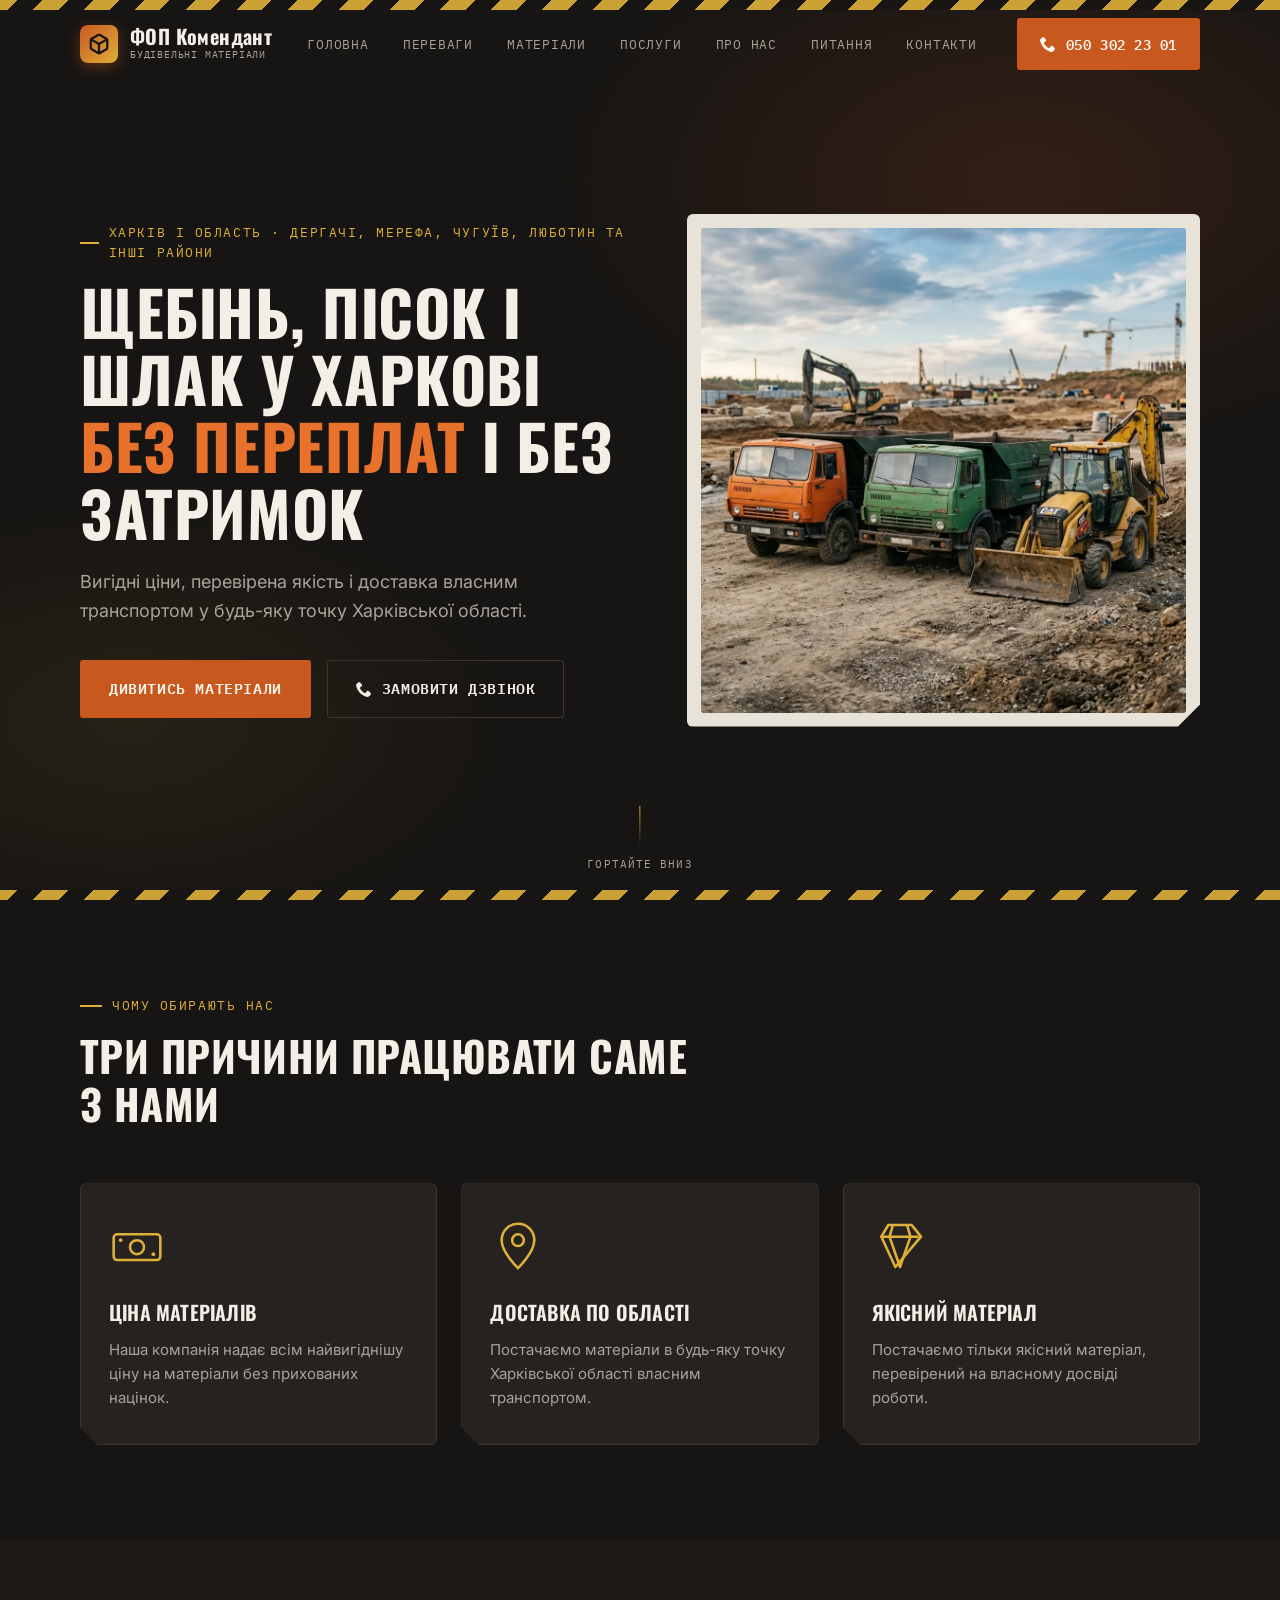
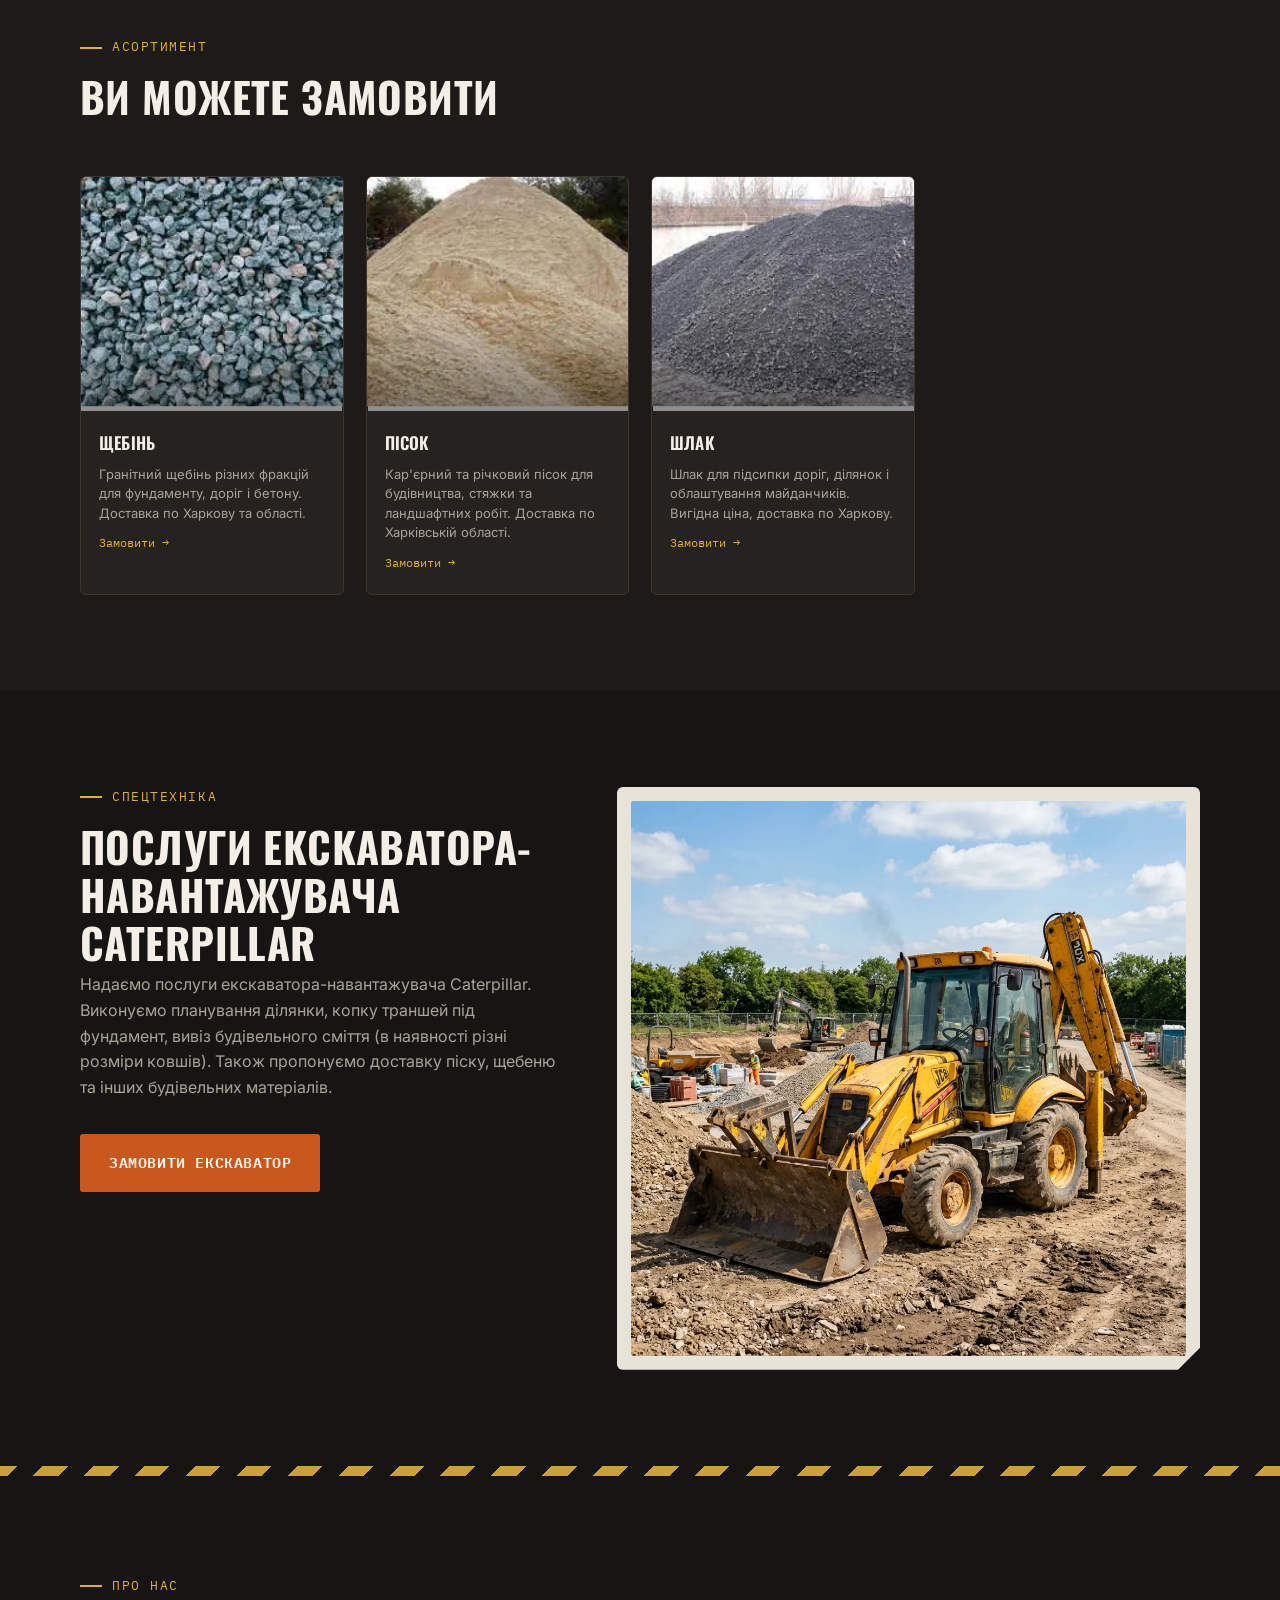
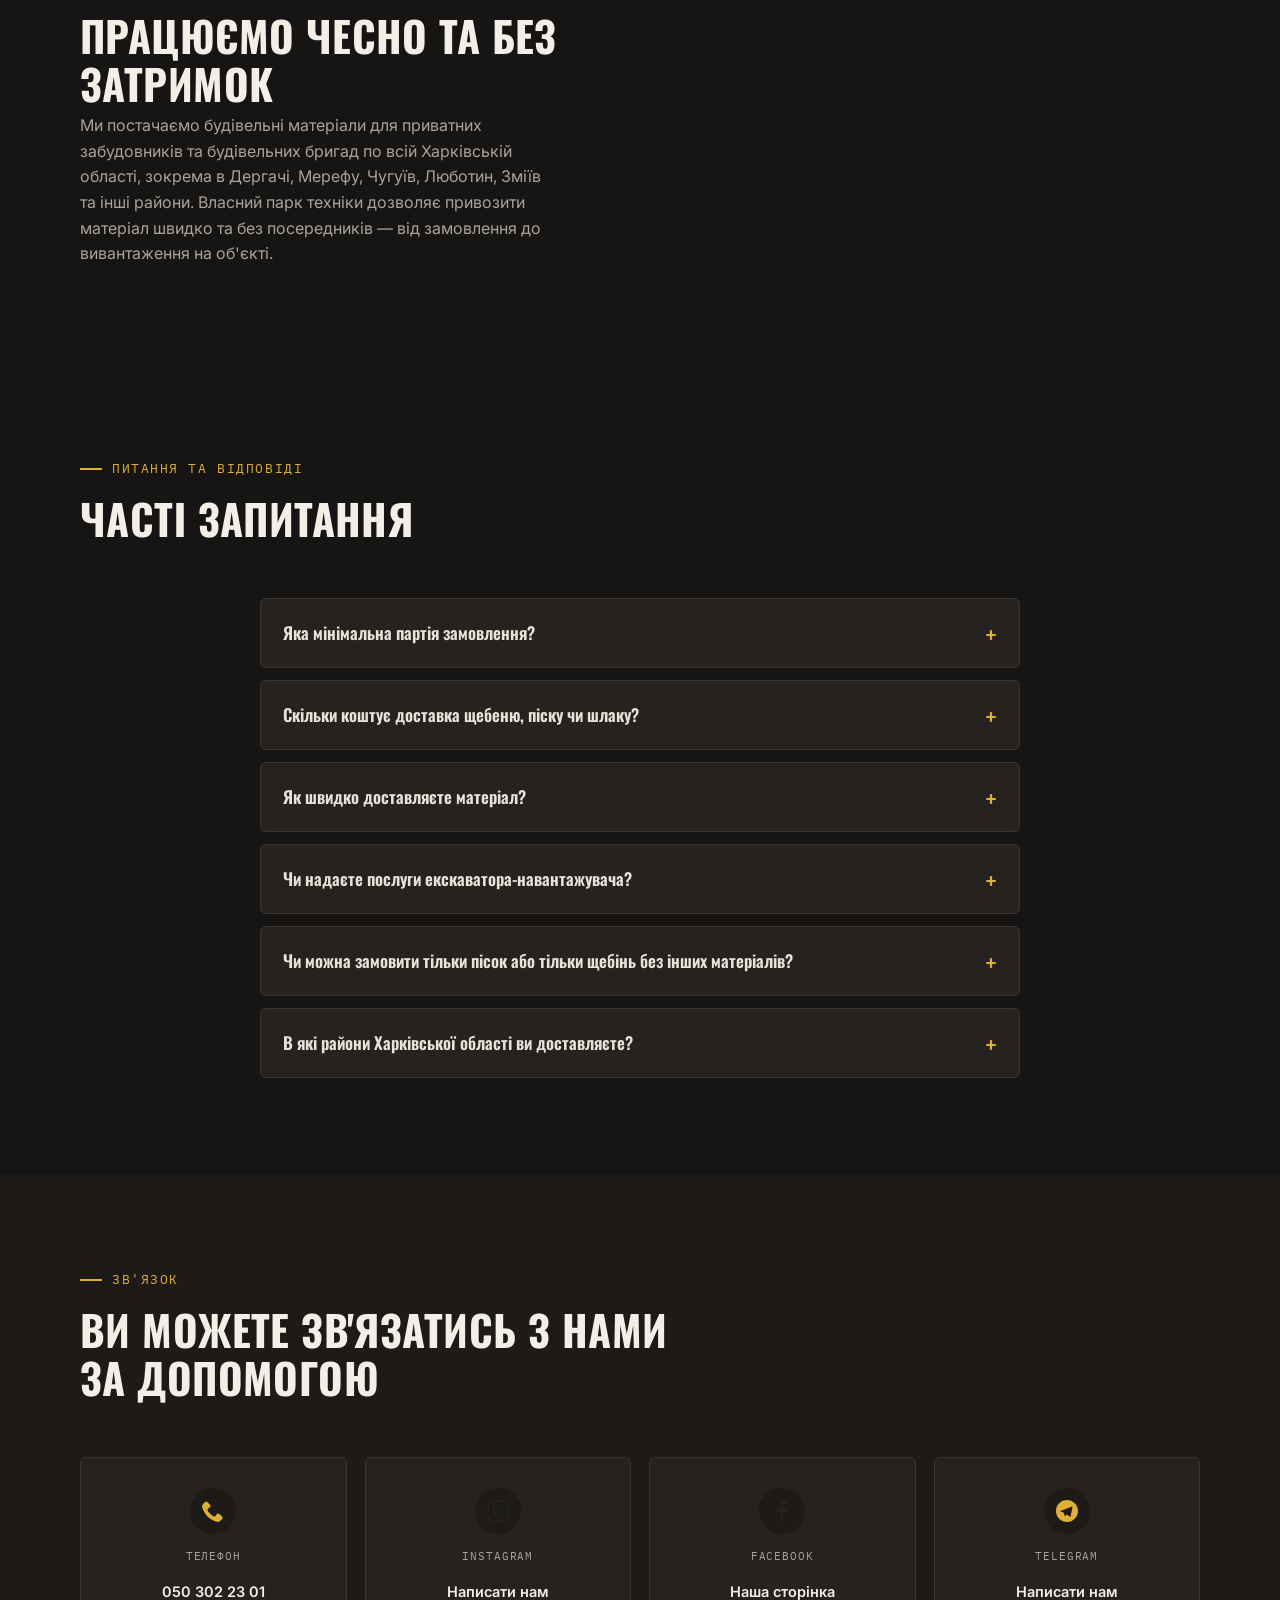
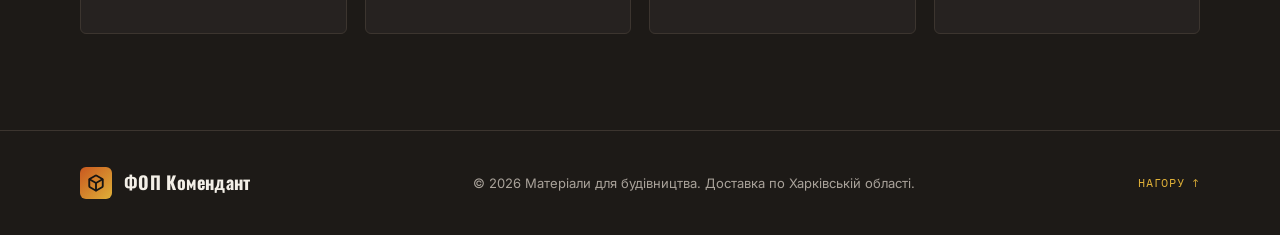
==== commit 917b1688: "Expand SEO semantic coverage: material descriptions with synonyms, OfferCatalog schema, more FAQ" ====
--- a/index.html
+++ b/index.html
@@ -69,7 +69,45 @@
     "sameAs": [
       "https://www.instagram.com/ksenya_komendant/",
       "https://www.facebook.com/profile.php?id=100017249436441"
-    ]
+    ],
+    "hasOfferCatalog": {
+      "@type": "OfferCatalog",
+      "name": "Матеріали та послуги",
+      "itemListElement": [
+        {
+          "@type": "Offer",
+          "itemOffered": {
+            "@type": "Product",
+            "name": "Щебінь",
+            "description": "Гранітний щебінь різних фракцій з доставкою по Харкову та області."
+          }
+        },
+        {
+          "@type": "Offer",
+          "itemOffered": {
+            "@type": "Product",
+            "name": "Пісок",
+            "description": "Кар'єрний та річковий пісок будівельний з доставкою по Харківській області."
+          }
+        },
+        {
+          "@type": "Offer",
+          "itemOffered": {
+            "@type": "Product",
+            "name": "Шлак",
+            "description": "Шлак для підсипки доріг та ділянок з доставкою по Харкову."
+          }
+        },
+        {
+          "@type": "Offer",
+          "itemOffered": {
+            "@type": "Service",
+            "name": "Послуги екскаватора-навантажувача",
+            "description": "Оренда екскаватора-навантажувача Caterpillar: планування ділянки, копка траншей, вивіз будівельного сміття у Харкові та області."
+          }
+        }
+      ]
+    }
   }
   </script>
 
@@ -109,6 +147,22 @@
         "acceptedAnswer": {
           "@type": "Answer",
           "text": "Так, ми пропонуємо послуги екскаватора-навантажувача Caterpillar: планування ділянки, копка траншей під фундамент, вивіз будівельного сміття."
+        }
+      },
+      {
+        "@type": "Question",
+        "name": "Чи можна замовити тільки пісок або тільки щебінь без інших матеріалів?",
+        "acceptedAnswer": {
+          "@type": "Answer",
+          "text": "Так, кожен матеріал — щебінь, пісок або шлак — можна замовити окремо, у зручному для вас обсязі."
+        }
+      },
+      {
+        "@type": "Question",
+        "name": "В які райони Харківської області ви доставляєте?",
+        "acceptedAnswer": {
+          "@type": "Answer",
+          "text": "Доставляємо по всій Харківській області, зокрема в Дергачі, Мерефу, Чугуїв, Люботин, Зміїв та інші райони."
         }
       }
     ]
@@ -328,6 +382,7 @@
             </div>
             <div class="material-body">
               <h3 class="material-title">Щебінь</h3>
+              <p class="material-desc">Гранітний щебінь різних фракцій для фундаменту, доріг і бетону. Доставка по Харкову та області.</p>
               <a href="tel:0503022301" class="material-link">Замовити →</a>
             </div>
           </article>
@@ -341,6 +396,7 @@
             </div>
             <div class="material-body">
               <h3 class="material-title">Пісок</h3>
+              <p class="material-desc">Кар'єрний та річковий пісок для будівництва, стяжки та ландшафтних робіт. Доставка по Харківській області.</p>
               <a href="tel:0503022301" class="material-link">Замовити →</a>
             </div>
           </article>
@@ -354,6 +410,7 @@
             </div>
             <div class="material-body">
               <h3 class="material-title">Шлак</h3>
+              <p class="material-desc">Шлак для підсипки доріг, ділянок і облаштування майданчиків. Вигідна ціна, доставка по Харкову.</p>
               <a href="tel:0503022301" class="material-link">Замовити →</a>
             </div>
           </article>
@@ -426,6 +483,14 @@
           <details class="faq-item reveal" data-reveal="up">
             <summary class="faq-question">Чи надаєте послуги екскаватора-навантажувача?</summary>
             <p class="faq-answer">Так, ми пропонуємо послуги екскаватора-навантажувача Caterpillar: планування ділянки, копка траншей під фундамент, вивіз будівельного сміття.</p>
+          </details>
+          <details class="faq-item reveal" data-reveal="up">
+            <summary class="faq-question">Чи можна замовити тільки пісок або тільки щебінь без інших матеріалів?</summary>
+            <p class="faq-answer">Так, кожен матеріал — щебінь, пісок або шлак — можна замовити окремо, у зручному для вас обсязі.</p>
+          </details>
+          <details class="faq-item reveal" data-reveal="up">
+            <summary class="faq-question">В які райони Харківської області ви доставляєте?</summary>
+            <p class="faq-answer">Доставляємо по всій Харківській області, зокрема в Дергачі, Мерефу, Чугуїв, Люботин, Зміїв та інші райони.</p>
           </details>
         </div>
       </div>
--- a/style.css
+++ b/style.css
@@ -533,15 +533,19 @@
 .material-body{
   padding: 18px 18px 22px;
   display: flex;
-  align-items: center;
-  justify-content: space-between;
-  gap: 10px;
+  flex-direction: column;
+  gap: 8px;
 }
 .material-title{
   font-size: 17px;
   font-weight: 600;
   color: var(--text);
   letter-spacing: .01em;
+}
+.material-desc{
+  font-size: 13px;
+  line-height: 1.5;
+  color: var(--text-muted);
 }
 .material-link{
   font-family: var(--font-mono);
@@ -549,12 +553,10 @@
   color: var(--hazard);
   white-space: nowrap;
   transition: color .25s var(--ease);
+  align-self: flex-start;
+  margin-top: 2px;
 }
 .material-link:hover{ color: var(--rust-bright); }
-
-@media (max-width: 420px){
-  .material-body{ flex-direction: column; align-items: flex-start; gap: 8px; }
-}
 
 /* ==========================================================================
    About / stats
